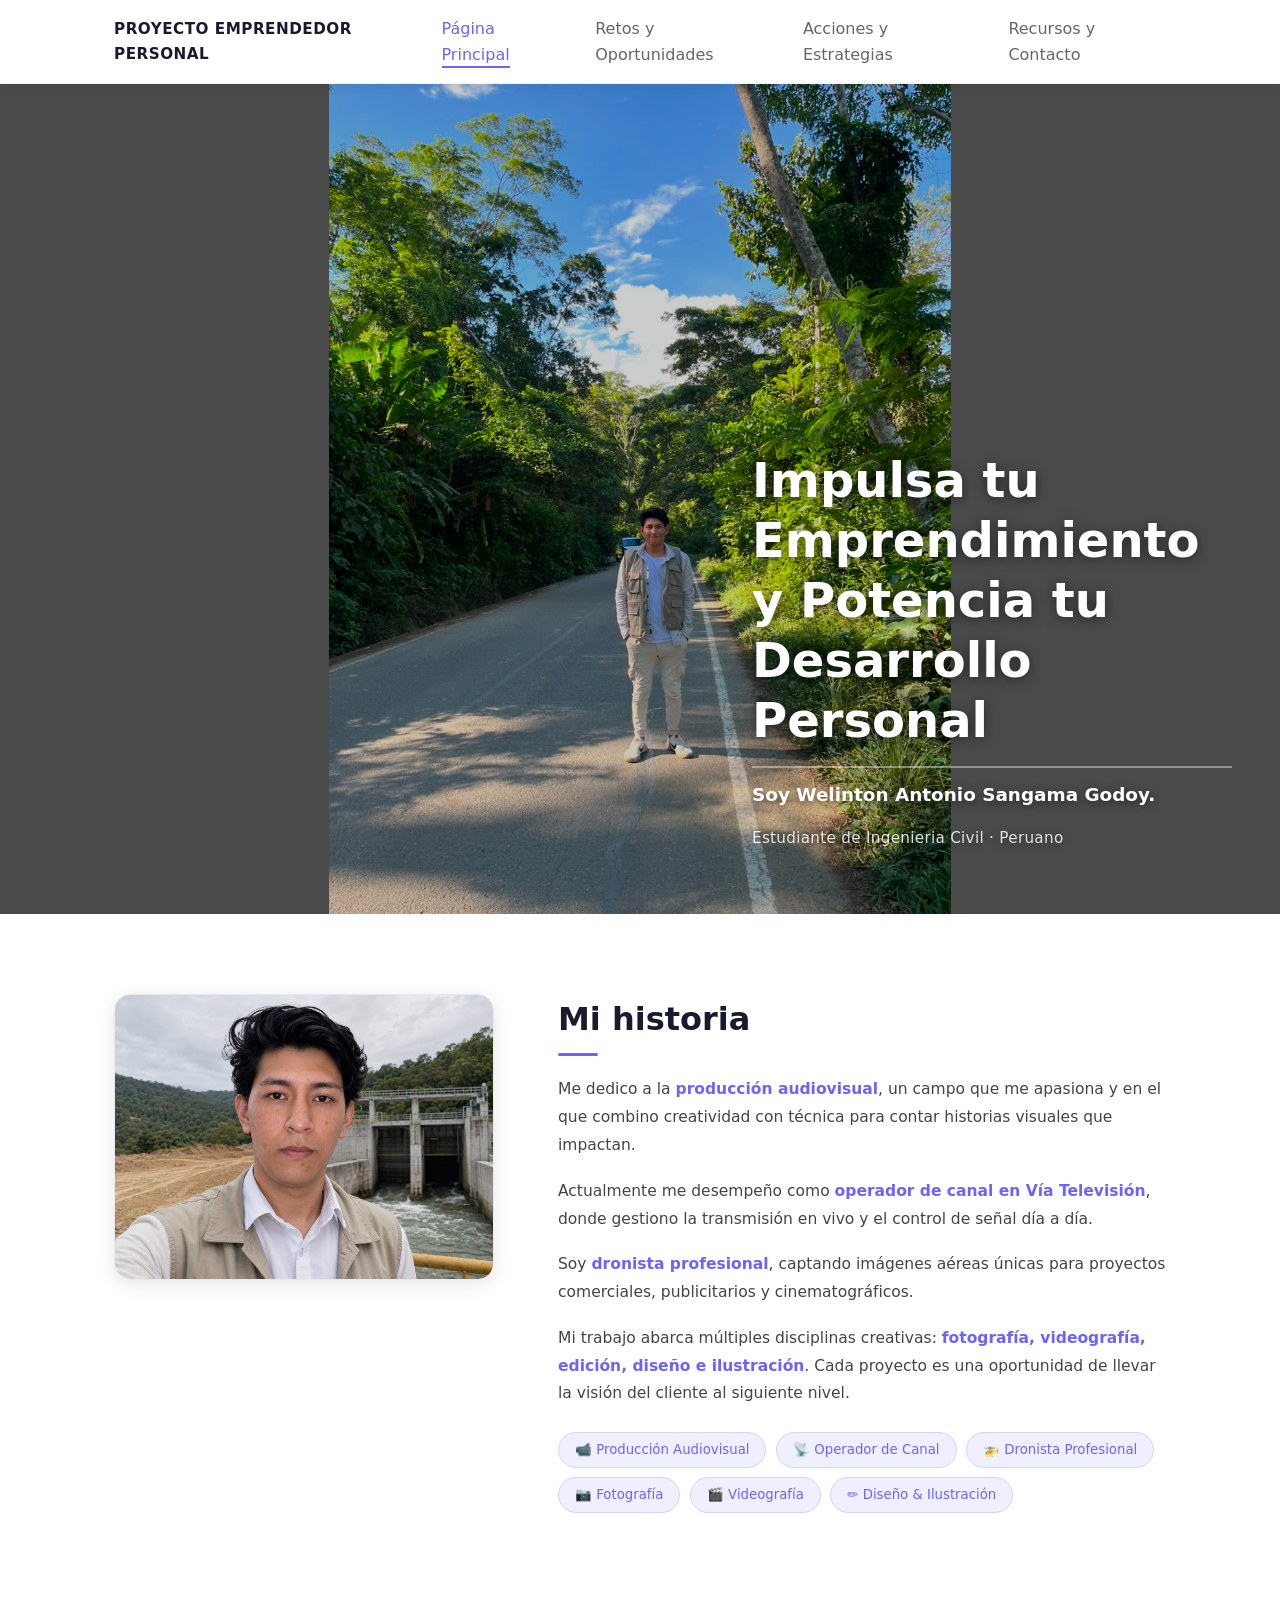
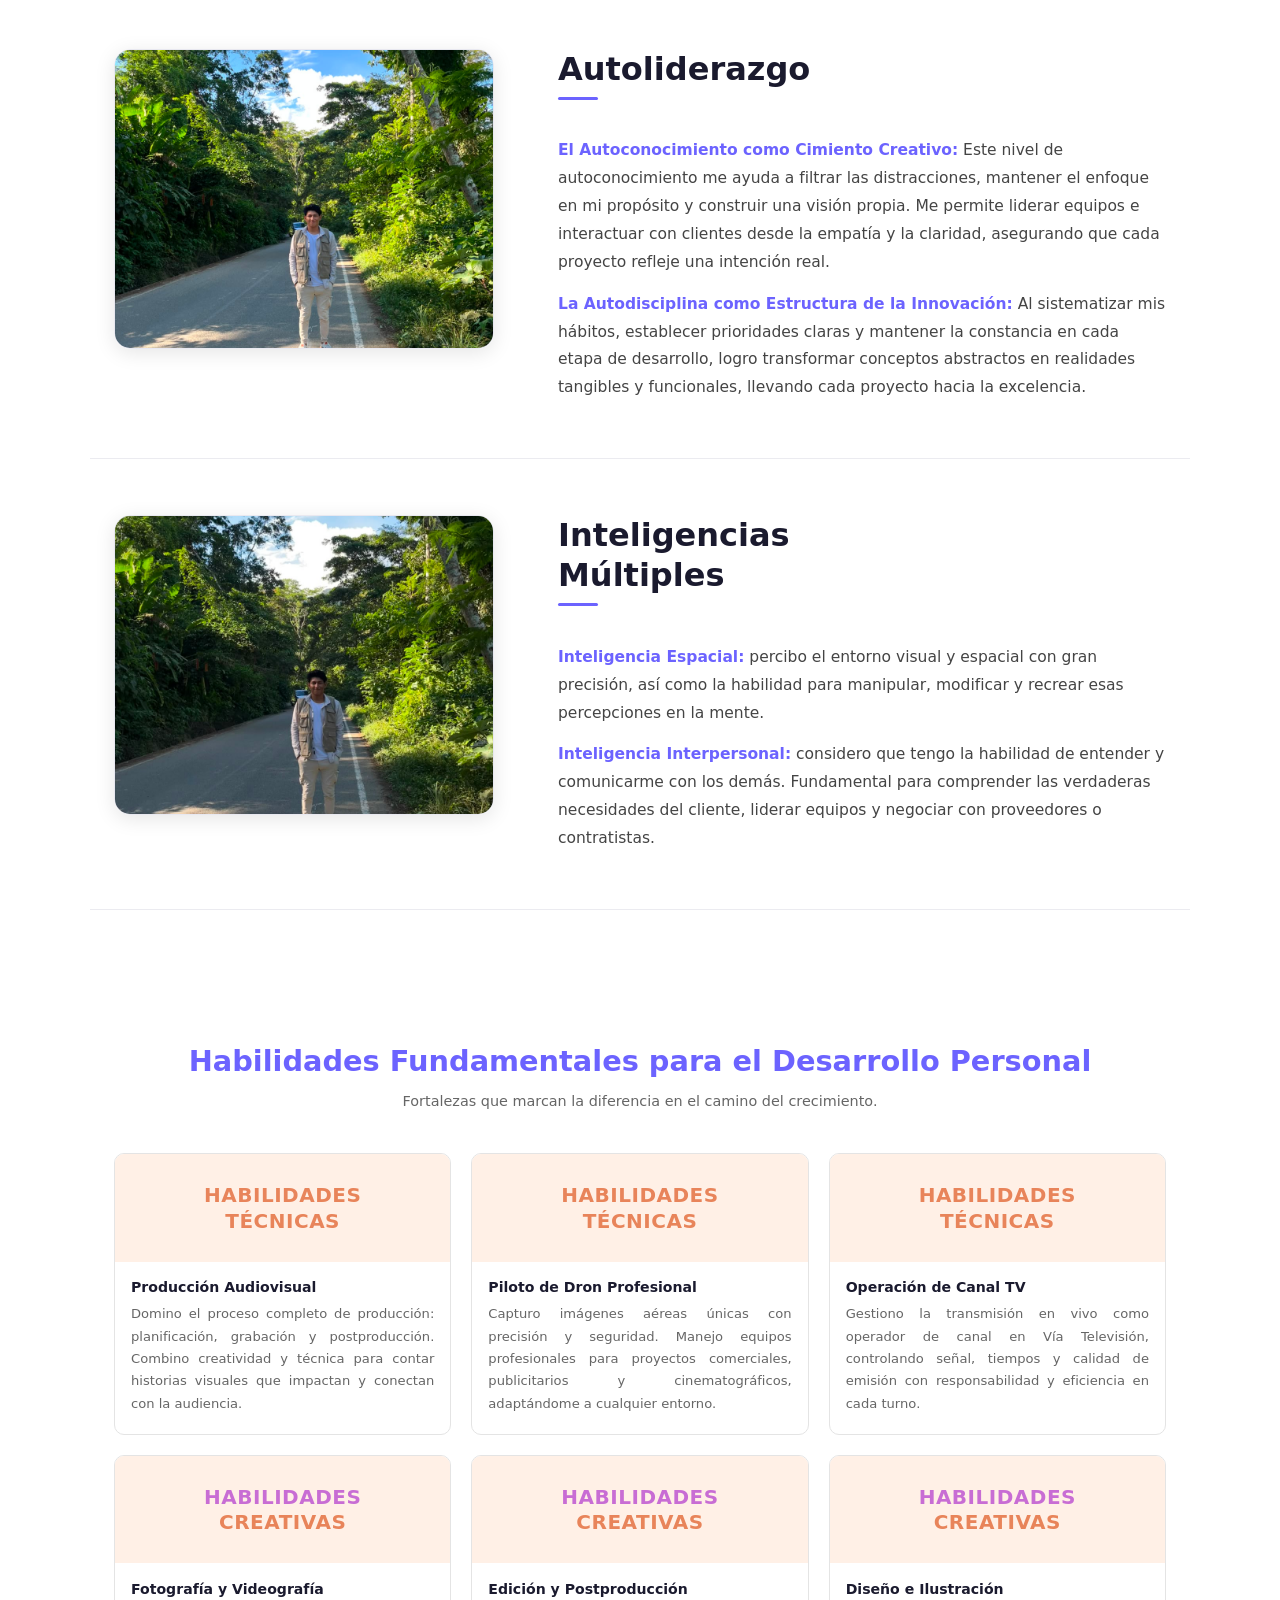
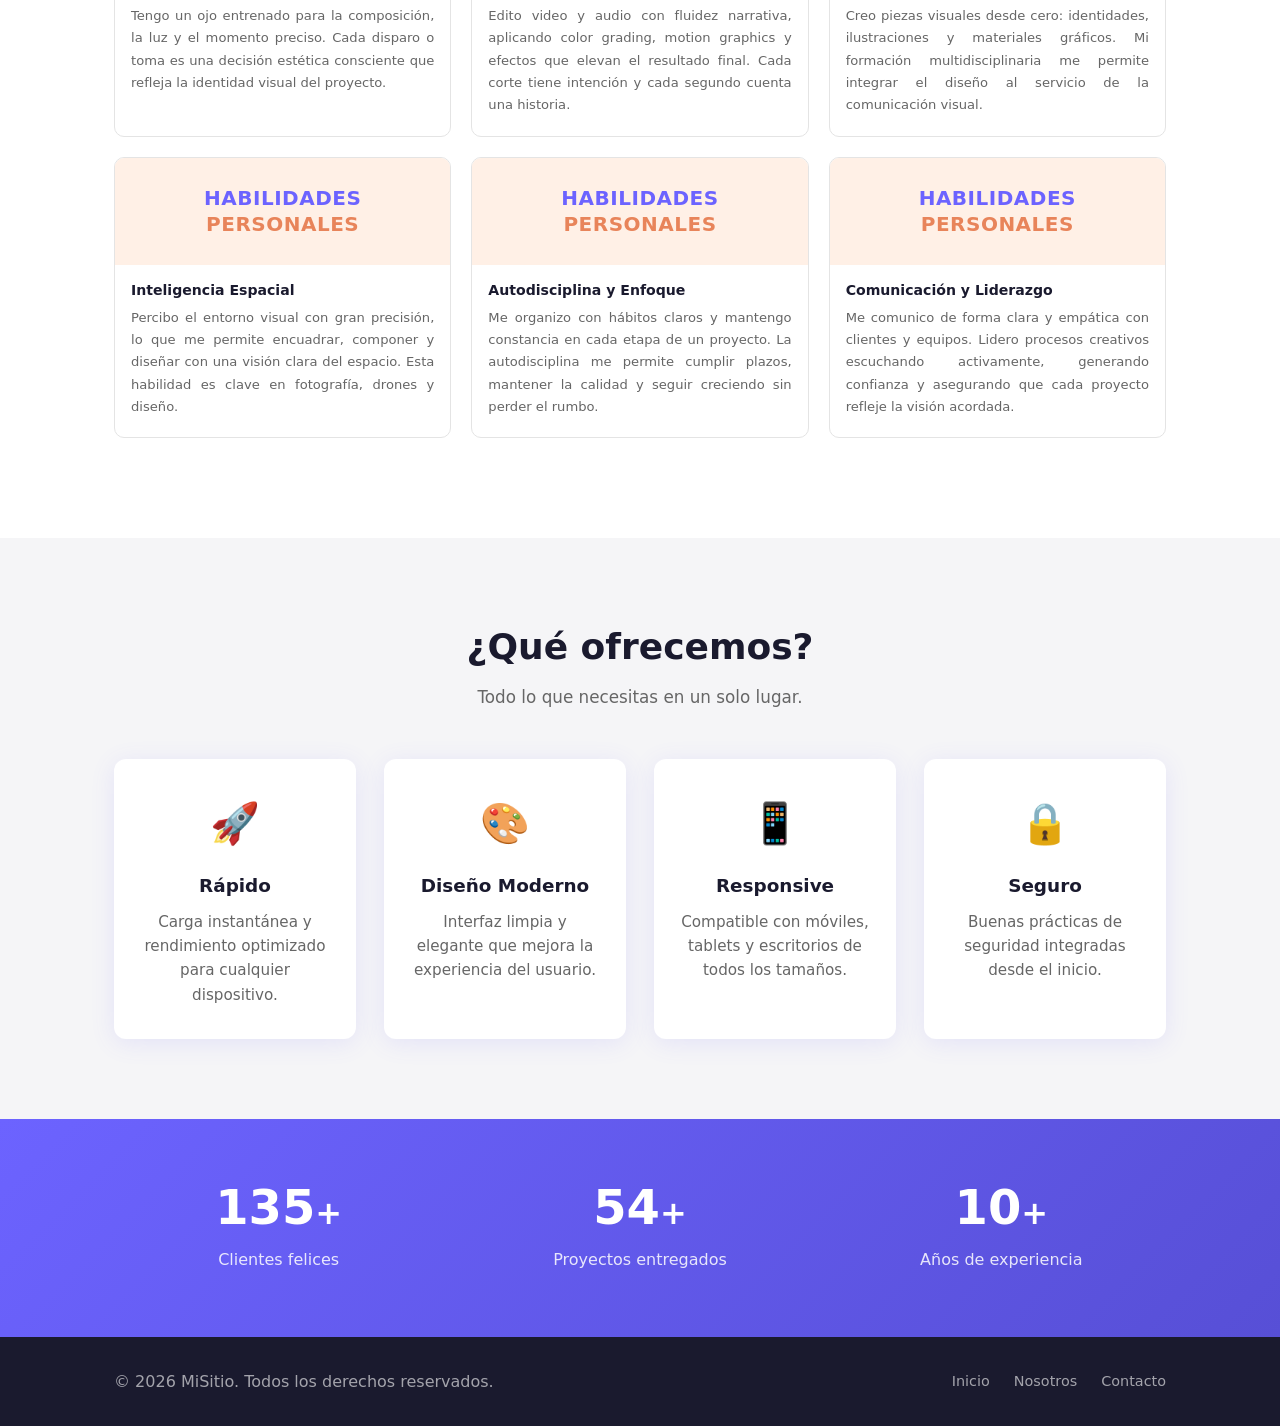
==== index.html @ d8d3a253 "primer commit" ====
<!DOCTYPE html>
<html lang="es">
<head>
  <meta charset="UTF-8" />
  <meta name="viewport" content="width=device-width, initial-scale=1.0" />
  <title>Mi Proyecto Web</title>
  <link rel="stylesheet" href="styles/main.css" />
</head>
<body>

  <!-- NAVBAR -->
  <header class="navbar">
    <div class="container nav-container">
      <a href="index.html" class="logo logo-text">PROYECTO EMPRENDEDOR PERSONAL</a>
      <nav>
        <ul class="nav-links">
          <li><a href="index.html" class="active">Página Principal</a></li>
          <li><a href="retos.html">Retos y Oportunidades</a></li>
          <li><a href="acciones.html">Acciones y Estrategias</a></li>
          <li><a href="recursos.html">Recursos y Contacto</a></li>
        </ul>
      </nav>
      <button class="menu-toggle" id="menuToggle" aria-label="Abrir menú">&#9776;</button>
    </div>
  </header>

  <!-- HERO -->
  <section class="hero hero-photo">
    <!-- Imagen de fondo de la persona -->
    <img src="images/vista2.jpeg" alt="Welinton Antonio Sangama Godoy" class="hero-bg-img" />

    <!-- Texto superpuesto -->
    <div class="hero-overlay-content">
      <h1 class="hero-main-title">
        Impulsa tu Emprendimiento y Potencia tu Desarrollo Personal
      </h1>
      <p class="hero-author-name">Soy Welinton Antonio Sangama Godoy.</p>
      <p class="hero-author-role">Estudiante de Ingenieria Civil · Peruano</p>
    </div>
  </section>

  <!-- BIOGRAFÍA -->
  <section class="bio-section">
    <div class="container">
      <div class="bio-grid">
        <div class="bio-image-wrap">
          <img src="images/vista.jpeg" alt="Welinton Antonio Sangama Godoy" class="bio-img" />
        </div>
        <div class="bio-text">
          <h2>Mi historia</h2>
          <p>
            Me dedico a la <strong>producción audiovisual</strong>, un campo que me apasiona
            y en el que combino creatividad con técnica para contar historias visuales
            que impactan.
          </p>
          <p>
            Actualmente me desempeño como <strong>operador de canal en Vía Televisión</strong>,
            donde gestiono la transmisión en vivo y el control de señal día a día.
          </p>
          <p>
            Soy <strong>dronista profesional</strong>, captando imágenes aéreas únicas
            para proyectos comerciales, publicitarios y cinematográficos.
          </p>
          <p>
            Mi trabajo abarca múltiples disciplinas creativas: <strong>fotografía, videografía,
            edición, diseño e ilustración</strong>. Cada proyecto es una oportunidad de
            llevar la visión del cliente al siguiente nivel.
          </p>
          <div class="bio-tags">
            <span>📹 Producción Audiovisual</span>
            <span>📡 Operador de Canal</span>
            <span>🚁 Dronista Profesional</span>
            <span>📷 Fotografía</span>
            <span>🎬 Videografía</span>
            <span>✏️ Diseño & Ilustración</span>
          </div>
        </div>
      </div>
    </div>
  </section>

  <!-- AUTOLIDERAZGO & INTELIGENCIAS -->
  <section class="doble-section" id="estrategias">

    <!-- BLOQUE 1: Autoliderazgo -->
    <div class="doble-bloque">
      <div class="doble-imagen">
        <img src="images/vista2.jpeg" alt="Autoliderazgo" />
      </div>
      <div class="doble-texto">
        <h2>Autoliderazgo</h2>
        <p>
          <strong>El Autoconocimiento como Cimiento Creativo:</strong> Este nivel de autoconocimiento
          me ayuda a filtrar las distracciones, mantener el enfoque en mi propósito y construir
          una visión propia. Me permite liderar equipos e interactuar con clientes desde la
          empatía y la claridad, asegurando que cada proyecto refleje una intención real.
        </p>
        <p>
          <strong>La Autodisciplina como Estructura de la Innovación:</strong> Al sistematizar
          mis hábitos, establecer prioridades claras y mantener la constancia en cada etapa
          de desarrollo, logro transformar conceptos abstractos en realidades tangibles y
          funcionales, llevando cada proyecto hacia la excelencia.
        </p>
      </div>
    </div>

    <!-- BLOQUE 2: Inteligencias Múltiples -->
    <div class="doble-bloque doble-bloque--alt">
      <div class="doble-imagen">
        <img src="images/vista3.jpeg" alt="Inteligencias Múltiples" />
      </div>
      <div class="doble-texto">
        <h2>Inteligencias<br/>Múltiples</h2>
        <p>
          <strong>Inteligencia Espacial:</strong> percibo el entorno visual y espacial con
          gran precisión, así como la habilidad para manipular, modificar y recrear esas
          percepciones en la mente.
        </p>
        <p>
          <strong>Inteligencia Interpersonal:</strong> considero que tengo la habilidad de
          entender y comunicarme con los demás. Fundamental para comprender las verdaderas
          necesidades del cliente, liderar equipos y negociar con proveedores o contratistas.
        </p>
      </div>
    </div>

  </section>

  <!-- HABILIDADES -->
  <section class="habilidades-section">
    <div class="container">
      <h2 class="habilidades-titulo">Habilidades Fundamentales para el Desarrollo Personal</h2>
      <p class="habilidades-subtitulo">Fortalezas que marcan la diferencia en el camino del crecimiento.</p>

      <!-- FILA 1: HABILIDADES TÉCNICAS -->
      <div class="hab-grid">

        <div class="hab-card">
          <div class="hab-banner hab-banner--tecnica">
            <span>HABILIDADES</span>
            <span>TÉCNICAS</span>
          </div>
          <h4>Producción Audiovisual</h4>
          <p>Domino el proceso completo de producción: planificación, grabación y postproducción. Combino creatividad y técnica para contar historias visuales que impactan y conectan con la audiencia.</p>
        </div>

        <div class="hab-card">
          <div class="hab-banner hab-banner--tecnica">
            <span>HABILIDADES</span>
            <span>TÉCNICAS</span>
          </div>
          <h4>Piloto de Dron Profesional</h4>
          <p>Capturo imágenes aéreas únicas con precisión y seguridad. Manejo equipos profesionales para proyectos comerciales, publicitarios y cinematográficos, adaptándome a cualquier entorno.</p>
        </div>

        <div class="hab-card">
          <div class="hab-banner hab-banner--tecnica">
            <span>HABILIDADES</span>
            <span>TÉCNICAS</span>
          </div>
          <h4>Operación de Canal TV</h4>
          <p>Gestiono la transmisión en vivo como operador de canal en Vía Televisión, controlando señal, tiempos y calidad de emisión con responsabilidad y eficiencia en cada turno.</p>
        </div>

      </div>

      <!-- FILA 2: HABILIDADES CREATIVAS -->
      <div class="hab-grid">

        <div class="hab-card">
          <div class="hab-banner hab-banner--creativa">
            <span>HABILIDADES</span>
            <span>CREATIVAS</span>
          </div>
          <h4>Fotografía y Videografía</h4>
          <p>Tengo un ojo entrenado para la composición, la luz y el momento preciso. Cada disparo o toma es una decisión estética consciente que refleja la identidad visual del proyecto.</p>
        </div>

        <div class="hab-card">
          <div class="hab-banner hab-banner--creativa">
            <span>HABILIDADES</span>
            <span>CREATIVAS</span>
          </div>
          <h4>Edición y Postproducción</h4>
          <p>Edito video y audio con fluidez narrativa, aplicando color grading, motion graphics y efectos que elevan el resultado final. Cada corte tiene intención y cada segundo cuenta una historia.</p>
        </div>

        <div class="hab-card">
          <div class="hab-banner hab-banner--creativa">
            <span>HABILIDADES</span>
            <span>CREATIVAS</span>
          </div>
          <h4>Diseño e Ilustración</h4>
          <p>Creo piezas visuales desde cero: identidades, ilustraciones y materiales gráficos. Mi formación multidisciplinaria me permite integrar el diseño al servicio de la comunicación visual.</p>
        </div>

      </div>

      <!-- FILA 3: HABILIDADES PERSONALES -->
      <div class="hab-grid">

        <div class="hab-card">
          <div class="hab-banner hab-banner--personal">
            <span>HABILIDADES</span>
            <span>PERSONALES</span>
          </div>
          <h4>Inteligencia Espacial</h4>
          <p>Percibo el entorno visual con gran precisión, lo que me permite encuadrar, componer y diseñar con una visión clara del espacio. Esta habilidad es clave en fotografía, drones y diseño.</p>
        </div>

        <div class="hab-card">
          <div class="hab-banner hab-banner--personal">
            <span>HABILIDADES</span>
            <span>PERSONALES</span>
          </div>
          <h4>Autodisciplina y Enfoque</h4>
          <p>Me organizo con hábitos claros y mantengo constancia en cada etapa de un proyecto. La autodisciplina me permite cumplir plazos, mantener la calidad y seguir creciendo sin perder el rumbo.</p>
        </div>

        <div class="hab-card">
          <div class="hab-banner hab-banner--personal">
            <span>HABILIDADES</span>
            <span>PERSONALES</span>
          </div>
          <h4>Comunicación y Liderazgo</h4>
          <p>Me comunico de forma clara y empática con clientes y equipos. Lidero procesos creativos escuchando activamente, generando confianza y asegurando que cada proyecto refleje la visión acordada.</p>
        </div>

      </div>
    </div>
  </section>

  <!-- FEATURES -->
  <section class="features" id="features">
    <div class="container">
      <h2 class="section-title">¿Qué ofrecemos?</h2>
      <p class="section-subtitle">Todo lo que necesitas en un solo lugar.</p>
      <div class="cards-grid">
        <article class="card">
          <div class="card-icon">🚀</div>
          <h3>Rápido</h3>
          <p>Carga instantánea y rendimiento optimizado para cualquier dispositivo.</p>
        </article>
        <article class="card">
          <div class="card-icon">🎨</div>
          <h3>Diseño Moderno</h3>
          <p>Interfaz limpia y elegante que mejora la experiencia del usuario.</p>
        </article>
        <article class="card">
          <div class="card-icon">📱</div>
          <h3>Responsive</h3>
          <p>Compatible con móviles, tablets y escritorios de todos los tamaños.</p>
        </article>
        <article class="card">
          <div class="card-icon">🔒</div>
          <h3>Seguro</h3>
          <p>Buenas prácticas de seguridad integradas desde el inicio.</p>
        </article>
      </div>
    </div>
  </section>

  <!-- STATS -->
  <section class="stats">
    <div class="container stats-grid">
      <div class="stat-item">
        <span class="stat-number" data-target="500">0</span><span>+</span>
        <p>Clientes felices</p>
      </div>
      <div class="stat-item">
        <span class="stat-number" data-target="120">0</span><span>+</span>
        <p>Proyectos entregados</p>
      </div>
      <div class="stat-item">
        <span class="stat-number" data-target="10">0</span><span>+</span>
        <p>Años de experiencia</p>
      </div>
    </div>
  </section>

  <!-- FOOTER -->
  <footer class="footer">
    <div class="container">
      <p>&copy; 2026 MiSitio. Todos los derechos reservados.</p>
      <nav class="footer-nav" aria-label="Navegación del pie de página">
        <a href="index.html">Inicio</a>
        <a href="about.html">Nosotros</a>
        <a href="contact.html">Contacto</a>
      </nav>
    </div>
  </footer>

  <script src="scripts/main.js"></script>
</body>
</html>
---- styles/main.css ----
/* ===== RESET & BASE ===== */
*, *::before, *::after {
  box-sizing: border-box;
  margin: 0;
  padding: 0;
}

:root {
  --primary: #6c63ff;
  --primary-dark: #574fd6;
  --secondary: #ff6584;
  --dark: #1a1a2e;
  --dark-2: #16213e;
  --light: #f5f5f7;
  --text: #333;
  --text-muted: #666;
  --white: #ffffff;
  --radius: 12px;
  --shadow: 0 4px 24px rgba(108, 99, 255, 0.12);
  --transition: 0.3s ease;
  --font: 'Segoe UI', system-ui, -apple-system, sans-serif;
}

html {
  scroll-behavior: smooth;
}

body {
  font-family: var(--font);
  color: var(--text);
  background: var(--white);
  line-height: 1.6;
}

a {
  text-decoration: none;
  color: inherit;
}

ul {
  list-style: none;
}

img {
  max-width: 100%;
  display: block;
}

.container {
  max-width: 1100px;
  margin: 0 auto;
  padding: 0 1.5rem;
}

/* ===== NAVBAR ===== */
.navbar {
  position: sticky;
  top: 0;
  z-index: 100;
  background: rgba(255, 255, 255, 0.92);
  backdrop-filter: blur(10px);
  border-bottom: 1px solid rgba(108, 99, 255, 0.1);
  padding: 1rem 0;
  box-shadow: 0 2px 12px rgba(0,0,0,0.06);
}

.nav-container {
  display: flex;
  align-items: center;
  justify-content: space-between;
}

.logo {
  font-size: 1.5rem;
  font-weight: 700;
  color: var(--primary);
  letter-spacing: -0.5px;
}

.nav-links {
  display: flex;
  gap: 2rem;
}

.nav-links a {
  font-weight: 500;
  color: var(--text-muted);
  transition: color var(--transition);
  position: relative;
  padding-bottom: 4px;
}

.nav-links a::after {
  content: '';
  position: absolute;
  bottom: 0;
  left: 0;
  width: 0;
  height: 2px;
  background: var(--primary);
  transition: width var(--transition);
}

.nav-links a:hover,
.nav-links a.active {
  color: var(--primary);
}

.nav-links a:hover::after,
.nav-links a.active::after {
  width: 100%;
}

.menu-toggle {
  display: none;
  background: none;
  border: none;
  font-size: 1.5rem;
  cursor: pointer;
  color: var(--primary);
}

/* ===== BUTTONS ===== */
.btn {
  display: inline-block;
  padding: 0.75rem 1.75rem;
  border-radius: 50px;
  font-weight: 600;
  font-size: 0.95rem;
  cursor: pointer;
  transition: all var(--transition);
}

.btn-primary {
  background: var(--primary);
  color: var(--white);
  box-shadow: 0 4px 15px rgba(108, 99, 255, 0.35);
}

.btn-primary:hover {
  background: var(--primary-dark);
  transform: translateY(-2px);
  box-shadow: 0 6px 20px rgba(108, 99, 255, 0.45);
}

.btn-outline {
  border: 2px solid var(--primary);
  color: var(--primary);
  background: transparent;
}

.btn-outline:hover {
  background: var(--primary);
  color: var(--white);
  transform: translateY(-2px);
}

/* ===== HERO ===== */
.hero {
  min-height: calc(100vh - 70px);
  background: linear-gradient(135deg, var(--dark) 0%, var(--dark-2) 100%);
  display: flex;
  align-items: center;
  justify-content: center;
  position: relative;
  overflow: hidden;
  padding: 4rem 1.5rem;
}

.hero-content {
  max-width: 620px;
  text-align: center;
  z-index: 1;
}

.hero-content h1 {
  font-size: clamp(2rem, 5vw, 3.5rem);
  font-weight: 800;
  color: var(--white);
  line-height: 1.2;
  margin-bottom: 1.25rem;
}

.hero-content h1 span {
  color: var(--primary);
}

.hero-content p {
  font-size: 1.1rem;
  color: rgba(255,255,255,0.75);
  margin-bottom: 2rem;
}

.hero-buttons {
  display: flex;
  gap: 1rem;
  justify-content: center;
  flex-wrap: wrap;
}

/* Círculos decorativos */
.hero-graphic {
  position: absolute;
  inset: 0;
  pointer-events: none;
}

.circle {
  position: absolute;
  border-radius: 50%;
  opacity: 0.15;
}

.c1 {
  width: 400px;
  height: 400px;
  background: var(--primary);
  top: -100px;
  right: -100px;
}

.c2 {
  width: 250px;
  height: 250px;
  background: var(--secondary);
  bottom: -80px;
  left: -60px;
}

.c3 {
  width: 150px;
  height: 150px;
  background: var(--primary);
  bottom: 100px;
  right: 200px;
}

/* ===== HERO CON FOTO (estilo captura) ===== */
.hero.hero-photo {
  background: #4a4a4a;
  padding: 0;
  min-height: calc(100vh - 70px);
  position: relative;
  display: flex;
  align-items: flex-end;
  justify-content: flex-end;
  overflow: hidden;
}

/* Imagen que se ve completa (sin recorte) */
.hero-bg-img {
  position: absolute;
  inset: 0;
  width: 100%;
  height: 100%;
  object-fit: contain;
  object-position: center center;
  z-index: 0;
  filter: brightness(0.8);
}

/* Contenido superpuesto sobre la imagen */
.hero-overlay-content {
  position: relative;
  z-index: 1;
  width: 100%;
  max-width: 560px;
  padding: 3rem 3rem 4rem 2rem;
  display: flex;
  flex-direction: column;
  justify-content: flex-end;
  gap: 1rem;
}

.hero-main-title {
  font-size: clamp(1.8rem, 4vw, 3rem);
  font-weight: 700;
  color: var(--white);
  line-height: 1.25;
  text-shadow: 0 2px 12px rgba(0,0,0,0.5);
}

.hero-author-name {
  font-size: 1.15rem;
  font-weight: 700;
  color: var(--white);
  text-shadow: 0 2px 8px rgba(0,0,0,0.5);
  border-top: 2px solid rgba(255,255,255,0.4);
  padding-top: 0.75rem;
}

.hero-author-role {
  font-size: 0.95rem;
  font-weight: 500;
  color: rgba(255,255,255,0.85);
  text-shadow: 0 2px 8px rgba(0,0,0,0.4);
  letter-spacing: 0.3px;
}

/* Navbar ajustado para el nuevo estilo */
.logo-text {
  font-size: 0.95rem;
  font-weight: 700;
  letter-spacing: 0.5px;
  text-transform: uppercase;
  color: var(--dark);
}

@media (max-width: 768px) {
  .hero.hero-photo {
    align-items: flex-end;
    justify-content: center;
  }

  .hero-bg-img {
    object-fit: contain;
    object-position: center top;
  }

  .hero-overlay-content {
    padding: 2rem 1.5rem;
    max-width: 100%;
    text-align: center;
  }

  .hero-main-title {
    font-size: clamp(1.4rem, 5vw, 2rem);
  }
}

/* ===== BIOGRAFÍA ===== */
.bio-section {
  padding: 5rem 0;
  background: var(--white);
}

.bio-grid {
  display: grid;
  grid-template-columns: 380px 1fr;
  gap: 4rem;
  align-items: flex-start;
}

.bio-image-wrap {
  border-radius: 16px;
  overflow: hidden;
  box-shadow: 0 4px 20px rgba(0,0,0,0.10);
  border: 1px solid #e8e8f0;
}

.bio-img {
  width: 100%;
  height: 100%;
  object-fit: cover;
  display: block;
  transition: transform 0.4s ease;
}

.bio-image-wrap:hover .bio-img {
  transform: scale(1.03);
}

.bio-text h2 {
  font-size: 2rem;
  font-weight: 800;
  color: var(--dark);
  margin-bottom: 0.5rem;
}

.bio-text h2 + * {
  margin-top: 0;
}

/* Línea morada decorativa bajo el título */
.bio-text h2::after {
  content: '';
  display: block;
  width: 40px;
  height: 3px;
  background: var(--primary);
  border-radius: 2px;
  margin-top: 0.5rem;
  margin-bottom: 1.25rem;
}

.bio-text p {
  color: #444;
  line-height: 1.8;
  margin-bottom: 1.1rem;
  font-size: 0.97rem;
}

/* strong en color morado como en la captura */
.bio-text p strong {
  color: var(--primary);
  font-weight: 700;
}

.bio-tags {
  display: flex;
  flex-wrap: wrap;
  gap: 0.6rem;
  margin-top: 1.5rem;
}

.bio-tags span {
  background: #f0efff;
  color: var(--primary);
  border: 1px solid #d4d1ff;
  border-radius: 50px;
  padding: 0.38rem 1rem;
  font-size: 0.83rem;
  font-weight: 500;
  display: flex;
  align-items: center;
  gap: 0.4rem;
}

@media (max-width: 900px) {
  .bio-grid {
    grid-template-columns: 1fr;
    gap: 2rem;
  }

  .bio-image-wrap {
    max-width: 400px;
  }
}

/* ===== DOBLE SECCIÓN (Autoliderazgo / Inteligencias) ===== */
.doble-section {
  background: var(--white);
  padding: 0 0 3rem 0;
}

.doble-bloque {
  display: grid;
  grid-template-columns: 380px 1fr;
  gap: 4rem;
  align-items: flex-start;
  padding: 3.5rem 0;
  border-bottom: 1px solid #ebebf0;
  max-width: 1100px;
  margin: 0 auto;
  padding-left: 1.5rem;
  padding-right: 1.5rem;
}

.doble-bloque .doble-imagen {
  width: 380px;
  height: 300px;
  border-radius: 16px;
  overflow: hidden;
  box-shadow: 0 4px 20px rgba(0,0,0,0.10);
  border: 1px solid #e8e8f0;
  flex-shrink: 0;
}

.doble-bloque .doble-imagen img {
  width: 100%;
  height: 100%;
  object-fit: cover;
  display: block;
  transition: transform 0.4s ease;
}

.doble-bloque .doble-imagen:hover img {
  transform: scale(1.03);
}

.doble-bloque .doble-texto {
  display: flex;
  flex-direction: column;
  justify-content: flex-start;
  gap: 0.85rem;
}

.doble-texto h2 {
  font-size: 2rem;
  font-weight: 800;
  color: var(--dark);
  margin-bottom: 0.5rem;
  line-height: 1.25;
}

.doble-texto h2::after {
  content: '';
  display: block;
  width: 40px;
  height: 3px;
  background: var(--primary);
  border-radius: 2px;
  margin-top: 0.5rem;
  margin-bottom: 1rem;
}

.doble-texto p {
  color: #444;
  font-size: 0.97rem;
  line-height: 1.8;
  text-align: left;
}

.doble-texto p strong {
  color: var(--primary);
  font-weight: 700;
}

@media (max-width: 900px) {
  .doble-bloque {
    grid-template-columns: 1fr;
    gap: 2rem;
  }

  .doble-bloque .doble-imagen {
    width: 100%;
    max-width: 400px;
    height: 260px;
  }
}

/* ===== HABILIDADES ===== */
.habilidades-section {
  padding: 5rem 0;
  background: var(--white);
}

.habilidades-titulo {
  text-align: center;
  font-size: clamp(1.3rem, 2.5vw, 1.8rem);
  font-weight: 700;
  color: var(--primary);
  margin-bottom: 0.4rem;
}

.habilidades-subtitulo {
  text-align: center;
  color: var(--text-muted);
  font-size: 0.9rem;
  margin-bottom: 2.5rem;
}

.hab-grid {
  display: grid;
  grid-template-columns: repeat(3, 1fr);
  gap: 1.25rem;
  margin-bottom: 1.25rem;
}

.hab-card {
  border: 1px solid #e4e4e4;
  border-radius: 10px;
  overflow: hidden;
  background: var(--white);
  display: flex;
  flex-direction: column;
}

/* Banner de color superior */
.hab-banner {
  padding: 1.8rem 1rem;
  display: flex;
  flex-direction: column;
  align-items: center;
  justify-content: center;
  gap: 0.1rem;
}

.hab-banner span {
  font-size: 1.25rem;
  font-weight: 900;
  letter-spacing: 0.5px;
  line-height: 1.2;
  text-align: center;
}

/* Colores por categoría */
.hab-banner--tecnica {
  background: #fff0e6;
}
.hab-banner--tecnica span {
  color: #e8845a;
}

.hab-banner--creativa {
  background: #fff0e6;
}
.hab-banner--creativa span {
  color: #c86dd4;
}
.hab-banner--creativa span:last-child {
  color: #e8845a;
}

.hab-banner--personal {
  background: #fff0e6;
}
.hab-banner--personal span {
  color: #6c63ff;
}
.hab-banner--personal span:last-child {
  color: #e8845a;
}

/* Texto de la tarjeta */
.hab-card h4 {
  font-size: 0.88rem;
  font-weight: 700;
  color: var(--dark);
  padding: 0.9rem 1rem 0.3rem;
}

.hab-card p {
  font-size: 0.82rem;
  color: var(--text-muted);
  line-height: 1.7;
  padding: 0 1rem 1.2rem;
  text-align: justify;
}

@media (max-width: 768px) {
  .hab-grid {
    grid-template-columns: 1fr;
  }
}

/* ===== FEATURES ===== */
.features {
  padding: 5rem 0;
  background: var(--light);
}

.section-title {
  text-align: center;
  font-size: clamp(1.5rem, 3vw, 2.25rem);
  font-weight: 700;
  color: var(--dark);
  margin-bottom: 0.5rem;
}

.section-subtitle {
  text-align: center;
  color: var(--text-muted);
  margin-bottom: 3rem;
  font-size: 1.05rem;
}

.cards-grid {
  display: grid;
  grid-template-columns: repeat(auto-fit, minmax(220px, 1fr));
  gap: 1.75rem;
}

.card {
  background: var(--white);
  border-radius: var(--radius);
  padding: 2rem 1.5rem;
  box-shadow: var(--shadow);
  text-align: center;
  transition: transform var(--transition), box-shadow var(--transition);
}

.card:hover {
  transform: translateY(-6px);
  box-shadow: 0 8px 32px rgba(108, 99, 255, 0.18);
}

.card-icon {
  font-size: 2.5rem;
  margin-bottom: 1rem;
}

.card h3 {
  font-size: 1.15rem;
  font-weight: 700;
  margin-bottom: 0.6rem;
  color: var(--dark);
}

.card p {
  color: var(--text-muted);
  font-size: 0.95rem;
}

/* ===== STATS ===== */
.stats {
  background: linear-gradient(135deg, var(--primary) 0%, var(--primary-dark) 100%);
  padding: 4rem 0;
}

.stats-grid {
  display: grid;
  grid-template-columns: repeat(auto-fit, minmax(180px, 1fr));
  gap: 2rem;
  text-align: center;
}

.stat-item {
  color: var(--white);
}

.stat-number {
  font-size: 3rem;
  font-weight: 800;
  line-height: 1;
}

.stat-item span:not(.stat-number) {
  font-size: 2rem;
  font-weight: 800;
}

.stat-item p {
  margin-top: 0.5rem;
  opacity: 0.85;
  font-size: 1rem;
}

/* ===== NAVEGACIÓN ENTRE PÁGINAS ===== */
.nav-pages {
  padding: 2.5rem 0;
  background: var(--light);
  border-top: 1px solid #e8e8f0;
}

.nav-pages-grid {
  display: flex;
  justify-content: space-between;
  align-items: center;
  gap: 1rem;
  flex-wrap: wrap;
}

.nav-page-btn {
  display: inline-flex;
  align-items: center;
  gap: 0.5rem;
  padding: 0.75rem 1.5rem;
  border-radius: 50px;
  font-weight: 600;
  font-size: 0.95rem;
  transition: all var(--transition);
  border: 2px solid var(--primary);
  color: var(--primary);
}

.nav-page-btn:hover {
  background: var(--primary);
  color: var(--white);
  transform: translateY(-2px);
}

.nav-page-btn--prev:hover {
  transform: translateX(-3px);
}

.nav-page-btn--next:hover {
  transform: translateX(3px);
}

/* ===== ESTRATEGIAS (acciones.html) ===== */
.acciones-section {
  padding: 5rem 0;
  background: var(--white);
}

.estrategia-grid {
  display: grid;
  grid-template-columns: repeat(auto-fit, minmax(300px, 1fr));
  gap: 1.75rem;
}

.estrategia-card {
  border: 1px solid #e8e8f0;
  border-radius: var(--radius);
  padding: 2rem;
  display: flex;
  gap: 1.25rem;
  transition: box-shadow var(--transition), transform var(--transition);
}

.estrategia-card:hover {
  box-shadow: var(--shadow);
  transform: translateY(-4px);
}

.estrategia-numero {
  font-size: 2.5rem;
  font-weight: 900;
  color: rgba(108,99,255,0.15);
  line-height: 1;
  flex-shrink: 0;
  min-width: 48px;
}

.estrategia-contenido h3 {
  font-size: 1rem;
  font-weight: 700;
  color: var(--dark);
  margin-bottom: 0.6rem;
}

.estrategia-contenido p {
  font-size: 0.9rem;
  color: var(--text-muted);
  line-height: 1.7;
  margin-bottom: 0.9rem;
}

.estrategia-pasos {
  list-style: none;
  display: flex;
  flex-direction: column;
  gap: 0.35rem;
}

.estrategia-pasos li {
  font-size: 0.85rem;
  color: var(--primary);
  padding-left: 1.1rem;
  position: relative;
}

.estrategia-pasos li::before {
  content: '→';
  position: absolute;
  left: 0;
  color: var(--primary);
}

/* ===== RETOS HERO ===== */
.retos-hero {
  position: relative;
  min-height: 220px;
  background: linear-gradient(rgba(80,50,20,0.55), rgba(80,50,20,0.65)),
              url('images/vista4.jpeg') center center / cover no-repeat;
  display: flex;
  flex-direction: column;
  align-items: center;
  justify-content: center;
  text-align: center;
  padding: 3rem 1.5rem 2rem;
}

.retos-hero-overlay {
  z-index: 1;
  max-width: 760px;
}

.retos-hero-sub {
  font-size: 0.95rem;
  color: rgba(255,255,255,0.85);
  margin-bottom: 0.75rem;
  font-style: italic;
}

.retos-hero-title {
  font-size: clamp(1.4rem, 3vw, 2.1rem);
  font-weight: 700;
  color: #f5d78e;
  line-height: 1.3;
}

.retos-hero-arrow {
  margin-top: 1.25rem;
  font-size: 1.2rem;
  color: rgba(255,255,255,0.6);
  z-index: 1;
}

/* ===== FODA ===== */
.foda-section {
  padding: 4rem 0 5rem;
  position: relative;
  background: var(--white);
}

/* Imagen de fondo semitransparente */
.foda-section::before {
  content: '';
  position: absolute;
  inset: 0;
  background: url('../images/paisajeatardecer.jpg') center center / cover no-repeat;
  opacity: 0.25;
  z-index: 0;
  pointer-events: none;
}

/* Asegura que el contenido quede encima */
.foda-section .container {
  position: relative;
  z-index: 1;
}

.foda-titulo {
  text-align: center;
  font-size: clamp(1.4rem, 2.5vw, 2rem);
  font-weight: 700;
  color: var(--dark);
  margin-bottom: 0.4rem;
  font-family: Georgia, serif;
  position: relative;
  z-index: 1;
}

.foda-subtitulo {
  text-align: center;
  color: var(--text-muted);
  font-size: 0.9rem;
  margin-bottom: 2.5rem;
  position: relative;
  z-index: 1;
}

.foda-grid {
  display: grid;
  grid-template-columns: 1fr 1fr;
  gap: 1.25rem;
}

.foda-card {
  border: 1px solid #ddd;
  border-radius: 6px;
  padding: 1.4rem 1.5rem 1.5rem;
  background: rgba(255, 255, 255, 0.92);
  backdrop-filter: blur(2px);
}

.foda-card-titulo {
  font-size: 0.95rem;
  font-weight: 700;
  margin-bottom: 0.75rem;
  text-decoration: underline;
  text-underline-offset: 3px;
}

/* Colores de título igual a la captura */
.foda-verde  { color: #7a9a3a; }
.foda-rojo   { color: #c0392b; }
.foda-azul   { color: #2471a3; }
.foda-naranja{ color: #d35400; }

.foda-card ul {
  list-style: none;
  display: flex;
  flex-direction: column;
  gap: 0.35rem;
}

.foda-card ul li {
  font-size: 0.88rem;
  color: #444;
  line-height: 1.55;
  padding-left: 1rem;
  position: relative;
}

.foda-card ul li::before {
  content: '*';
  position: absolute;
  left: 0;
  color: #888;
}

@media (max-width: 640px) {
  .foda-grid {
    grid-template-columns: 1fr;
  }
}

/* ===== RETOS (retos.html) ===== */
.retos-section {
  padding: 5rem 0;
  background: var(--white);
}

/* ===== RECURSOS (recursos.html) ===== */
.recursos-section {
  padding: 5rem 0;
  background: var(--light);
}

.recursos-grid {
  display: grid;
  grid-template-columns: repeat(auto-fit, minmax(200px, 1fr));
  gap: 1.5rem;
  margin-bottom: 0;
}

.recurso-grupo {
  background: var(--white);
  border-radius: var(--radius);
  padding: 1.75rem 1.5rem;
  box-shadow: var(--shadow);
}

.recurso-grupo h3 {
  font-size: 1rem;
  font-weight: 700;
  color: var(--dark);
  margin-bottom: 1rem;
  padding-bottom: 0.5rem;
  border-bottom: 2px solid rgba(108,99,255,0.15);
}

.recurso-lista {
  list-style: none;
  display: flex;
  flex-direction: column;
  gap: 0.5rem;
}

.recurso-lista li {
  font-size: 0.9rem;
  color: var(--text-muted);
  padding-left: 1rem;
  position: relative;
}

.recurso-lista li::before {
  content: '•';
  position: absolute;
  left: 0;
  color: var(--primary);
  font-weight: 700;
}

/* ===== RESPONSIVE NUEVAS PÁGINAS ===== */
@media (max-width: 768px) {
  .nav-pages-grid {
    flex-direction: column;
    align-items: stretch;
    text-align: center;
  }

  .estrategia-card {
    flex-direction: column;
    gap: 0.75rem;
  }

  .estrategia-numero {
    font-size: 1.8rem;
  }
}

/* ===== ABOUT PAGE ===== */
.page-hero {
  background: linear-gradient(135deg, var(--dark) 0%, var(--dark-2) 100%);
  padding: 5rem 1.5rem 4rem;
  text-align: center;
}

/* Hero con imagen de fondo personalizada */
.page-hero--acciones {
  background:
    linear-gradient(rgba(10,12,35,0.72), rgba(10,12,35,0.72)),
    url('images/vistanoche.png') center center / cover no-repeat;
}

.page-hero h1 {
  font-size: clamp(1.8rem, 4vw, 3rem);
  font-weight: 800;
  color: var(--white);
  margin-bottom: 1rem;
}

.page-hero p {
  color: rgba(255,255,255,0.75);
  font-size: 1.1rem;
  max-width: 600px;
  margin: 0 auto;
}

.about-section {
  padding: 5rem 0;
}

.about-grid {
  display: grid;
  grid-template-columns: 1fr 1fr;
  gap: 3rem;
  align-items: center;
}

.about-text h2 {
  font-size: 1.8rem;
  font-weight: 700;
  color: var(--dark);
  margin-bottom: 1rem;
}

.about-text p {
  color: var(--text-muted);
  margin-bottom: 1rem;
  line-height: 1.8;
}

.about-visual {
  background: linear-gradient(135deg, var(--primary), var(--secondary));
  border-radius: var(--radius);
  aspect-ratio: 4/3;
  display: flex;
  align-items: center;
  justify-content: center;
  font-size: 5rem;
}

.team-section {
  padding: 5rem 0;
  background: var(--light);
}

.team-grid {
  display: grid;
  grid-template-columns: repeat(auto-fit, minmax(200px, 1fr));
  gap: 1.75rem;
  margin-top: 2rem;
}

.team-card {
  background: var(--white);
  border-radius: var(--radius);
  padding: 2rem 1.5rem;
  text-align: center;
  box-shadow: var(--shadow);
  transition: transform var(--transition);
}

.team-card:hover {
  transform: translateY(-5px);
}

.team-avatar {
  width: 80px;
  height: 80px;
  border-radius: 50%;
  background: linear-gradient(135deg, var(--primary), var(--secondary));
  display: flex;
  align-items: center;
  justify-content: center;
  font-size: 2rem;
  margin: 0 auto 1rem;
}

.team-card h3 {
  font-weight: 700;
  margin-bottom: 0.25rem;
  color: var(--dark);
}

.team-card p {
  color: var(--primary);
  font-size: 0.9rem;
  font-weight: 500;
}

/* ===== CONTACT PAGE ===== */
.contact-section {
  padding: 5rem 0;
}

.contact-grid {
  display: grid;
  grid-template-columns: 1fr 1.4fr;
  gap: 3rem;
  align-items: start;
}

.contact-info h2 {
  font-size: 1.8rem;
  font-weight: 700;
  color: var(--dark);
  margin-bottom: 1rem;
}

.contact-info p {
  color: var(--text-muted);
  margin-bottom: 2rem;
  line-height: 1.8;
}

.info-item {
  display: flex;
  align-items: center;
  gap: 1rem;
  margin-bottom: 1.25rem;
  color: var(--text-muted);
}

.info-icon {
  width: 42px;
  height: 42px;
  background: rgba(108, 99, 255, 0.1);
  border-radius: 50%;
  display: flex;
  align-items: center;
  justify-content: center;
  font-size: 1.1rem;
  flex-shrink: 0;
}

/* Formulario */
.contact-form {
  background: var(--white);
  border-radius: var(--radius);
  padding: 2.5rem;
  box-shadow: var(--shadow);
}

.form-group {
  margin-bottom: 1.4rem;
}

.form-group label {
  display: block;
  font-weight: 600;
  margin-bottom: 0.5rem;
  color: var(--dark);
  font-size: 0.95rem;
}

.form-group input,
.form-group textarea,
.form-group select {
  width: 100%;
  padding: 0.75rem 1rem;
  border: 2px solid #e8e8f0;
  border-radius: 8px;
  font-family: var(--font);
  font-size: 0.95rem;
  color: var(--text);
  background: var(--light);
  transition: border-color var(--transition), box-shadow var(--transition);
  outline: none;
}

.form-group input:focus,
.form-group textarea:focus,
.form-group select:focus {
  border-color: var(--primary);
  box-shadow: 0 0 0 3px rgba(108, 99, 255, 0.12);
  background: var(--white);
}

.form-group textarea {
  resize: vertical;
  min-height: 130px;
}

.form-row {
  display: grid;
  grid-template-columns: 1fr 1fr;
  gap: 1rem;
}

.form-message {
  display: none;
  margin-top: 1rem;
  padding: 0.75rem 1rem;
  border-radius: 8px;
  font-weight: 500;
  font-size: 0.95rem;
}

.form-message.success {
  background: #d1fae5;
  color: #065f46;
  border: 1px solid #6ee7b7;
}

.form-message.error {
  background: #fee2e2;
  color: #991b1b;
  border: 1px solid #fca5a5;
}

/* ===== FOOTER ===== */
.footer {
  background: var(--dark);
  color: rgba(255,255,255,0.6);
  padding: 2rem 0;
}

.footer .container {
  display: flex;
  align-items: center;
  justify-content: space-between;
  flex-wrap: wrap;
  gap: 1rem;
}

.footer-nav {
  display: flex;
  gap: 1.5rem;
}

.footer-nav a {
  color: rgba(255,255,255,0.6);
  transition: color var(--transition);
  font-size: 0.9rem;
}

.footer-nav a:hover {
  color: var(--primary);
}

/* ===== RESPONSIVE ===== */
@media (max-width: 768px) {
  .nav-links {
    display: none;
    flex-direction: column;
    position: absolute;
    top: 70px;
    left: 0;
    right: 0;
    background: var(--white);
    padding: 1.5rem;
    box-shadow: 0 8px 24px rgba(0,0,0,0.1);
    gap: 1.2rem;
  }

  .nav-links.open {
    display: flex;
  }

  .menu-toggle {
    display: block;
  }

  .navbar {
    position: relative;
  }

  .about-grid,
  .contact-grid {
    grid-template-columns: 1fr;
  }

  .form-row {
    grid-template-columns: 1fr;
  }

  .footer .container {
    flex-direction: column;
    text-align: center;
  }

  .hero {
    min-height: auto;
    padding: 6rem 1.5rem 4rem;
  }
}

@media (max-width: 480px) {
  .hero-buttons {
    flex-direction: column;
    align-items: center;
  }

  .btn {
    width: 100%;
    text-align: center;
  }
}
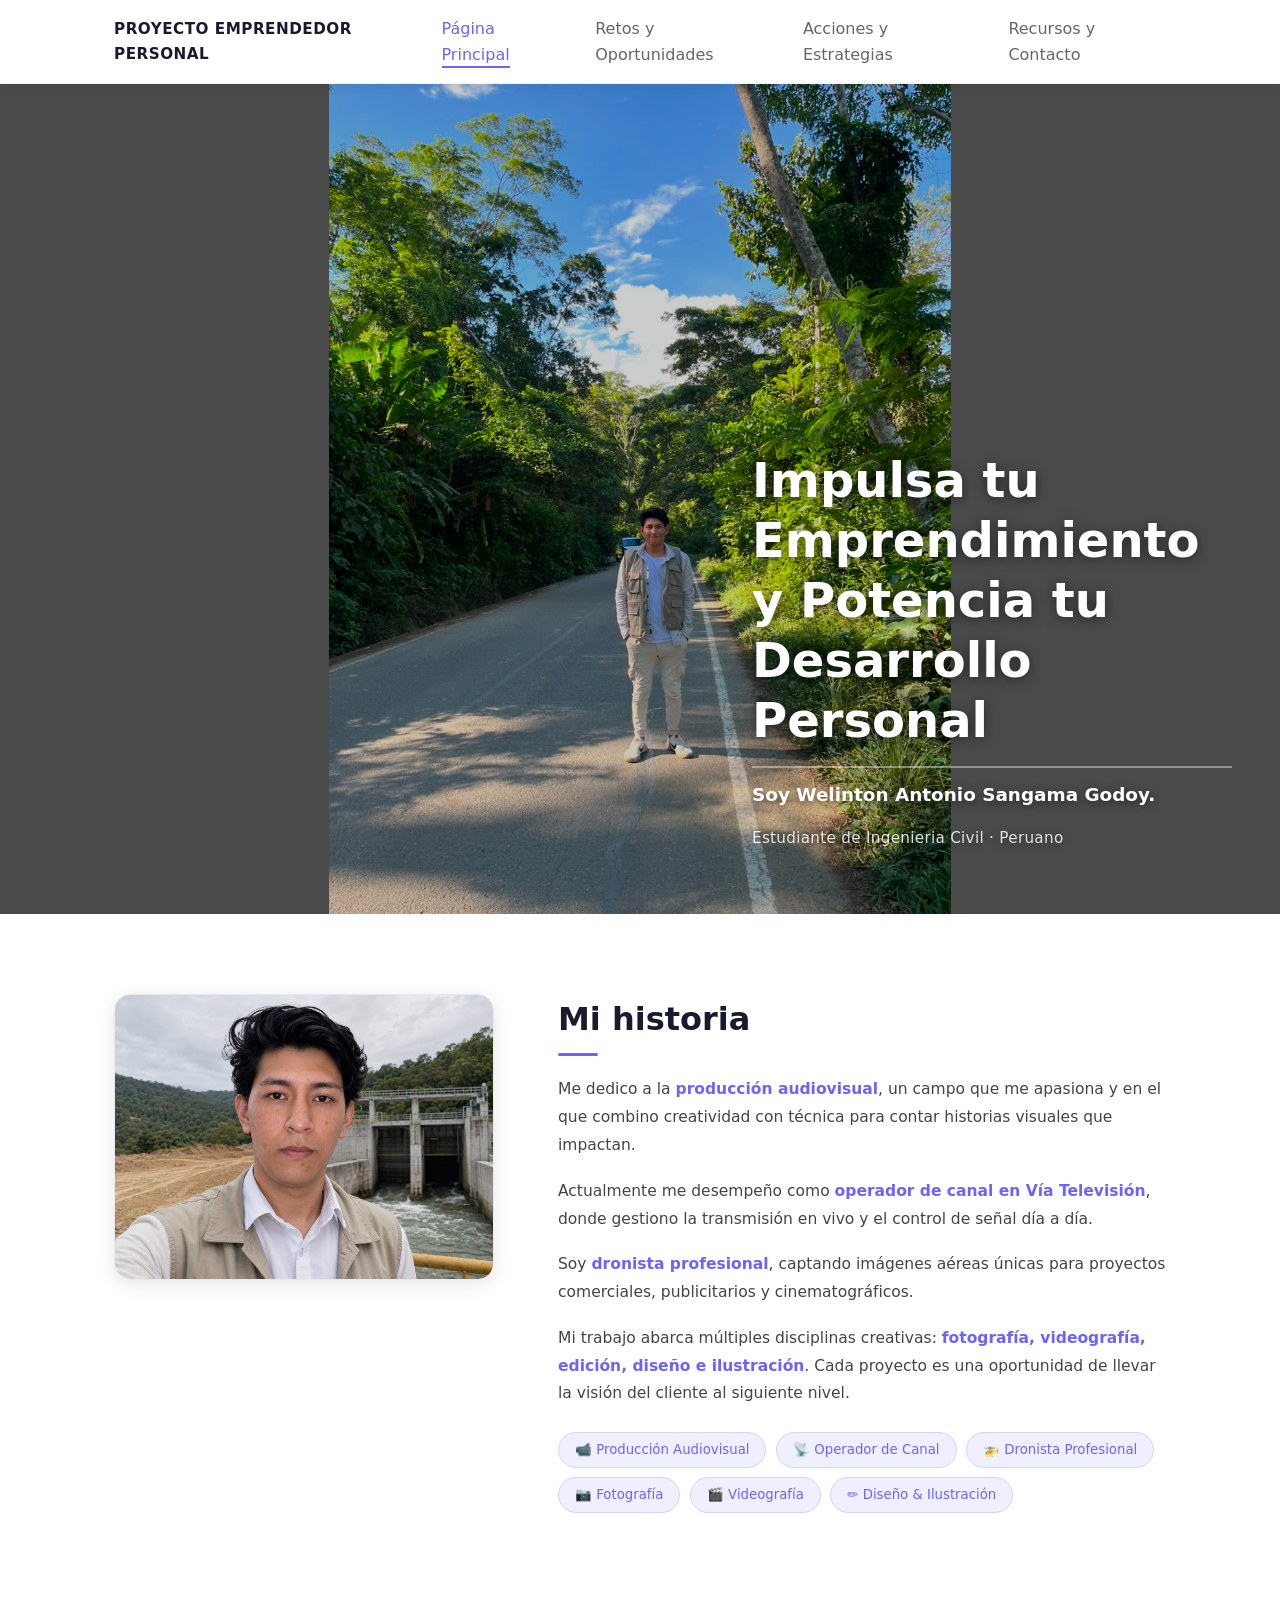
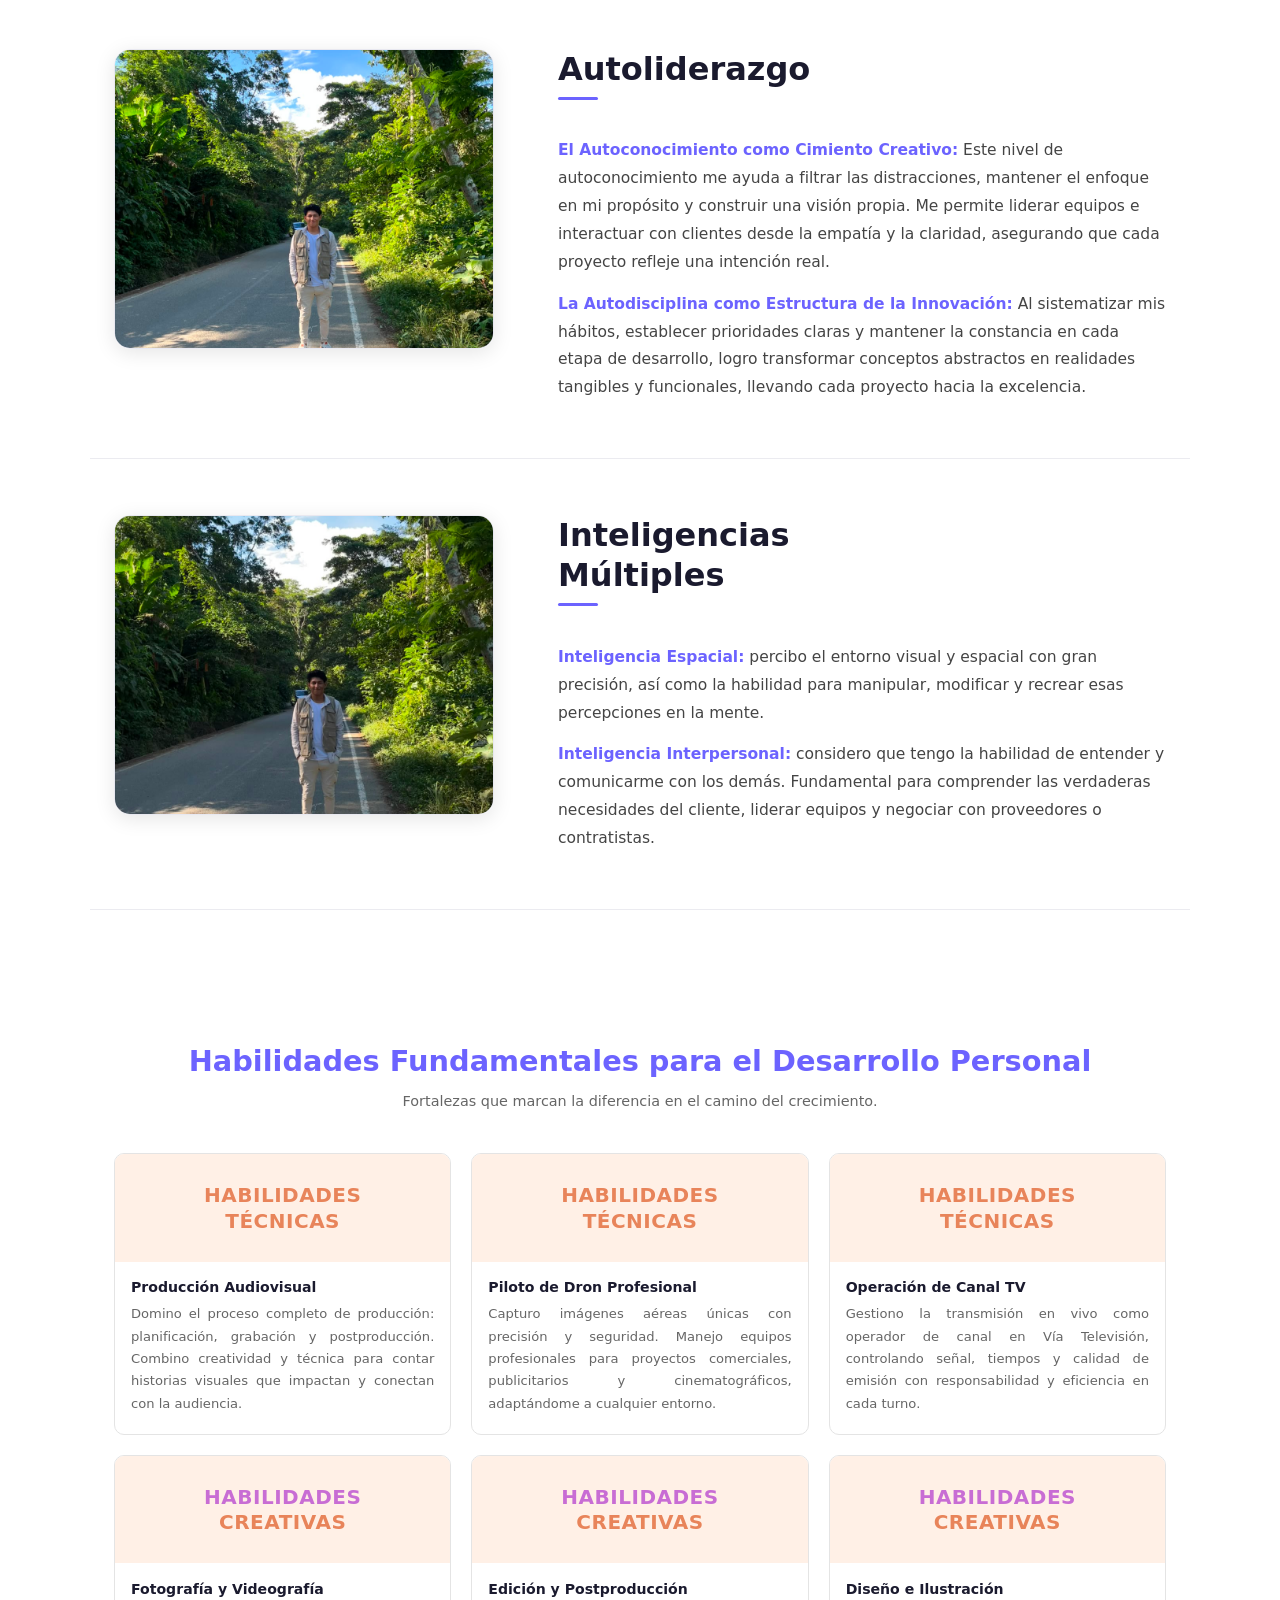
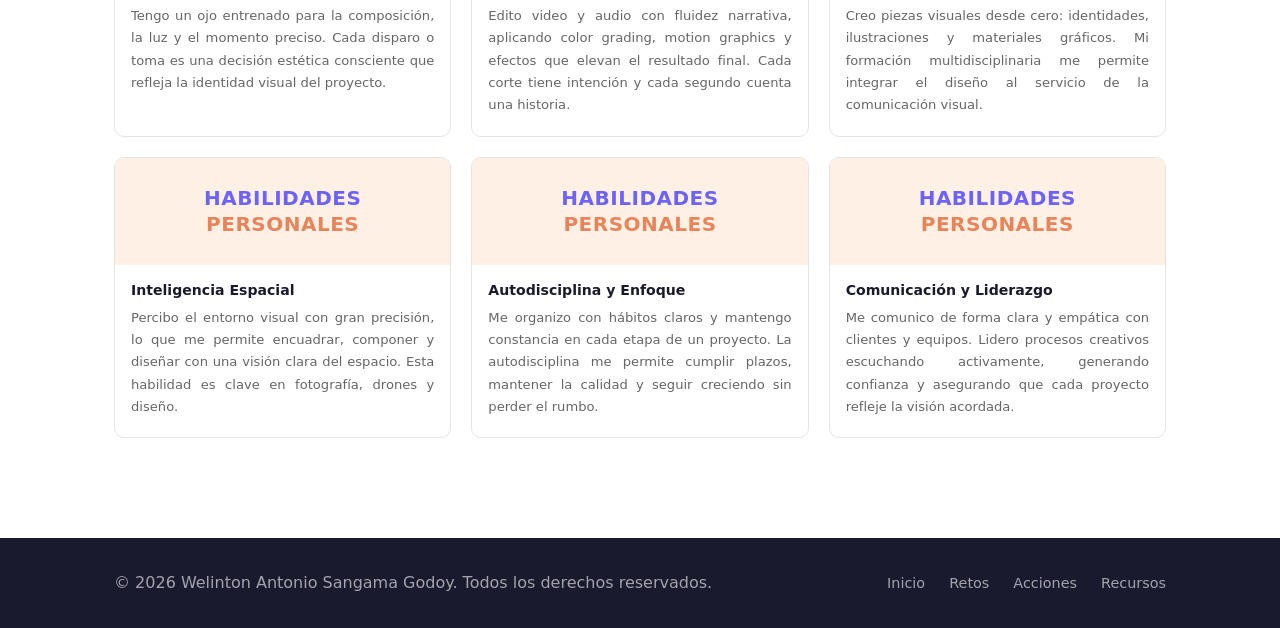
==== commit 1198b9b0: "dmejora1" ====
--- a/index.html
+++ b/index.html
@@ -230,62 +230,15 @@
     </div>
   </section>
 
-  <!-- FEATURES -->
-  <section class="features" id="features">
-    <div class="container">
-      <h2 class="section-title">¿Qué ofrecemos?</h2>
-      <p class="section-subtitle">Todo lo que necesitas en un solo lugar.</p>
-      <div class="cards-grid">
-        <article class="card">
-          <div class="card-icon">🚀</div>
-          <h3>Rápido</h3>
-          <p>Carga instantánea y rendimiento optimizado para cualquier dispositivo.</p>
-        </article>
-        <article class="card">
-          <div class="card-icon">🎨</div>
-          <h3>Diseño Moderno</h3>
-          <p>Interfaz limpia y elegante que mejora la experiencia del usuario.</p>
-        </article>
-        <article class="card">
-          <div class="card-icon">📱</div>
-          <h3>Responsive</h3>
-          <p>Compatible con móviles, tablets y escritorios de todos los tamaños.</p>
-        </article>
-        <article class="card">
-          <div class="card-icon">🔒</div>
-          <h3>Seguro</h3>
-          <p>Buenas prácticas de seguridad integradas desde el inicio.</p>
-        </article>
-      </div>
-    </div>
-  </section>
-
-  <!-- STATS -->
-  <section class="stats">
-    <div class="container stats-grid">
-      <div class="stat-item">
-        <span class="stat-number" data-target="500">0</span><span>+</span>
-        <p>Clientes felices</p>
-      </div>
-      <div class="stat-item">
-        <span class="stat-number" data-target="120">0</span><span>+</span>
-        <p>Proyectos entregados</p>
-      </div>
-      <div class="stat-item">
-        <span class="stat-number" data-target="10">0</span><span>+</span>
-        <p>Años de experiencia</p>
-      </div>
-    </div>
-  </section>
-
   <!-- FOOTER -->
   <footer class="footer">
     <div class="container">
-      <p>&copy; 2026 MiSitio. Todos los derechos reservados.</p>
+      <p>&copy; 2026 Welinton Antonio Sangama Godoy. Todos los derechos reservados.</p>
       <nav class="footer-nav" aria-label="Navegación del pie de página">
         <a href="index.html">Inicio</a>
-        <a href="about.html">Nosotros</a>
-        <a href="contact.html">Contacto</a>
+        <a href="retos.html">Retos</a>
+        <a href="acciones.html">Acciones</a>
+        <a href="recursos.html">Recursos</a>
       </nav>
     </div>
   </footer>
--- a/styles/main.css
+++ b/styles/main.css
@@ -716,6 +716,144 @@
   font-size: 1rem;
 }
 
+/* ===== CAUSAS Y CONSECUENCIAS ===== */
+.causas-section {
+  padding: 3rem 0 5rem;
+  background: var(--white);
+}
+
+.causas-bloque {
+  display: grid;
+  grid-template-columns: 1fr 1fr;
+  gap: 3.5rem;
+  align-items: flex-start;
+  padding: 3rem 0;
+  border-bottom: 1px solid #ebebf0;
+}
+
+.causas-bloque:last-child {
+  border-bottom: none;
+}
+
+.causas-imagen {
+  border-radius: var(--radius);
+  overflow: hidden;
+  box-shadow: 0 4px 20px rgba(0,0,0,0.1);
+}
+
+.causas-imagen img {
+  width: 100%;
+  height: 100%;
+  object-fit: cover;
+  display: block;
+  transition: transform 0.4s ease;
+}
+
+.causas-imagen:hover img {
+  transform: scale(1.02);
+}
+
+.causas-texto h2 {
+  font-size: clamp(1.2rem, 2vw, 1.55rem);
+  font-weight: 700;
+  color: #c0392b;
+  margin-bottom: 1rem;
+  line-height: 1.3;
+  font-family: Georgia, serif;
+}
+
+.causas-num {
+  display: block;
+  font-size: 0.9rem;
+  color: #c0392b;
+  font-weight: 700;
+  margin-bottom: 0.15rem;
+}
+
+.causas-titulo--verde {
+  color: #27ae60 !important;
+}
+
+.causas-texto p {
+  font-size: 0.88rem;
+  color: #555;
+  line-height: 1.75;
+  margin-bottom: 0.75rem;
+  text-align: justify;
+}
+
+.causas-texto p strong {
+  color: #333;
+  font-weight: 700;
+}
+
+@media (max-width: 768px) {
+  .causas-bloque {
+    grid-template-columns: 1fr;
+    gap: 1.5rem;
+  }
+}
+
+/* ===== HABILIDAD A CORREGIR ===== */
+.hab-corregir-section {
+  padding: 5rem 0;
+  background: var(--white);
+  border-top: 1px solid #ebebf0;
+}
+
+.hab-corregir-grid {
+  display: grid;
+  grid-template-columns: 1fr 1fr;
+  gap: 4rem;
+  align-items: center;
+}
+
+.hab-corregir-imagen {
+  border-radius: var(--radius);
+  overflow: hidden;
+  box-shadow: 0 4px 20px rgba(0,0,0,0.1);
+}
+
+.hab-corregir-imagen img {
+  width: 100%;
+  height: 100%;
+  object-fit: cover;
+  display: block;
+  transition: transform 0.4s ease;
+}
+
+.hab-corregir-imagen:hover img {
+  transform: scale(1.03);
+}
+
+.hab-corregir-texto h2 {
+  font-size: clamp(1.5rem, 2.5vw, 2rem);
+  font-weight: 700;
+  color: #c0392b;
+  margin-bottom: 1.25rem;
+  font-family: Georgia, serif;
+}
+
+.hab-corregir-texto p {
+  color: #555;
+  font-size: 0.97rem;
+  line-height: 1.85;
+  margin-bottom: 1rem;
+  text-align: center;
+}
+
+.hab-corregir-texto p strong {
+  color: var(--dark);
+  font-weight: 700;
+}
+
+@media (max-width: 768px) {
+  .hab-corregir-grid {
+    grid-template-columns: 1fr;
+    gap: 2rem;
+  }
+}
+
 /* ===== NAVEGACIÓN ENTRE PÁGINAS ===== */
 .nav-pages {
   padding: 2.5rem 0;
@@ -756,6 +894,115 @@
 
 .nav-page-btn--next:hover {
   transform: translateX(3px);
+}
+
+/* ===== ACCIONES HERO ===== */
+.acciones-hero {
+  position: relative;
+  min-height: 200px;
+  background:
+    linear-gradient(rgba(10,10,30,0.45), rgba(10,10,30,0.45)),
+    url('images/nocheestrellada.jpg') center center / cover no-repeat;
+  display: flex;
+  flex-direction: column;
+  align-items: center;
+  justify-content: center;
+  text-align: center;
+  padding: 3rem 1.5rem 2rem;
+}
+
+.acciones-hero-content h1 {
+  font-size: clamp(1.6rem, 3vw, 2.4rem);
+  font-weight: 700;
+  color: var(--white);
+  margin-bottom: 0.5rem;
+}
+
+.acciones-hero-content p {
+  font-size: 1rem;
+  color: rgba(255,255,255,0.82);
+  font-style: italic;
+}
+
+.acciones-hero-arrow {
+  margin-top: 1.25rem;
+  font-size: 1.2rem;
+  color: rgba(255,255,255,0.55);
+}
+
+/* ===== ACCIONES MAIN ===== */
+.acciones-main {
+  padding: 4rem 0 5rem;
+  position: relative;
+  background: var(--white);
+}
+
+.acciones-meta-titulo {
+  text-align: center;
+  font-size: clamp(1.5rem, 2.5vw, 2rem);
+  font-weight: 700;
+  color: #c0392b;
+  margin-bottom: 1rem;
+  font-family: Georgia, serif;
+}
+
+.acciones-meta-desc {
+  text-align: center;
+  max-width: 820px;
+  margin: 0 auto 3rem;
+  color: #444;
+  font-size: 0.97rem;
+  line-height: 1.8;
+}
+
+.acciones-grid {
+  display: grid;
+  grid-template-columns: 1fr 1fr;
+  gap: 1.5rem;
+}
+
+.acciones-card {
+  border: 1px solid #e0e0e0;
+  border-radius: 8px;
+  padding: 1.6rem 1.75rem;
+  background: var(--white);
+}
+
+.acciones-card h3 {
+  font-size: 0.95rem;
+  font-weight: 700;
+  margin-bottom: 1rem;
+  text-decoration: underline;
+  text-underline-offset: 3px;
+}
+
+.acciones-card--naranja h3 { color: #e07b2a; }
+.acciones-card--azul    h3 { color: #2471a3; }
+.acciones-card--verde   h3 { color: #27ae60; }
+.acciones-card--morado  h3 { color: #8e44ad; }
+
+.acciones-card ol {
+  padding-left: 1.2rem;
+  display: flex;
+  flex-direction: column;
+  gap: 0.6rem;
+}
+
+.acciones-card ol li {
+  font-size: 0.88rem;
+  color: #444;
+  line-height: 1.65;
+}
+
+.acciones-card--naranja ol li { color: #c0392b; }
+.acciones-card--azul    ol li { color: #2471a3; }
+.acciones-card--verde   ol li { color: #27ae60; }
+.acciones-card--morado  ol li { color: #8e44ad; }
+
+@media (max-width: 640px) {
+  .acciones-grid {
+    grid-template-columns: 1fr;
+  }
 }
 
 /* ===== ESTRATEGIAS (acciones.html) ===== */
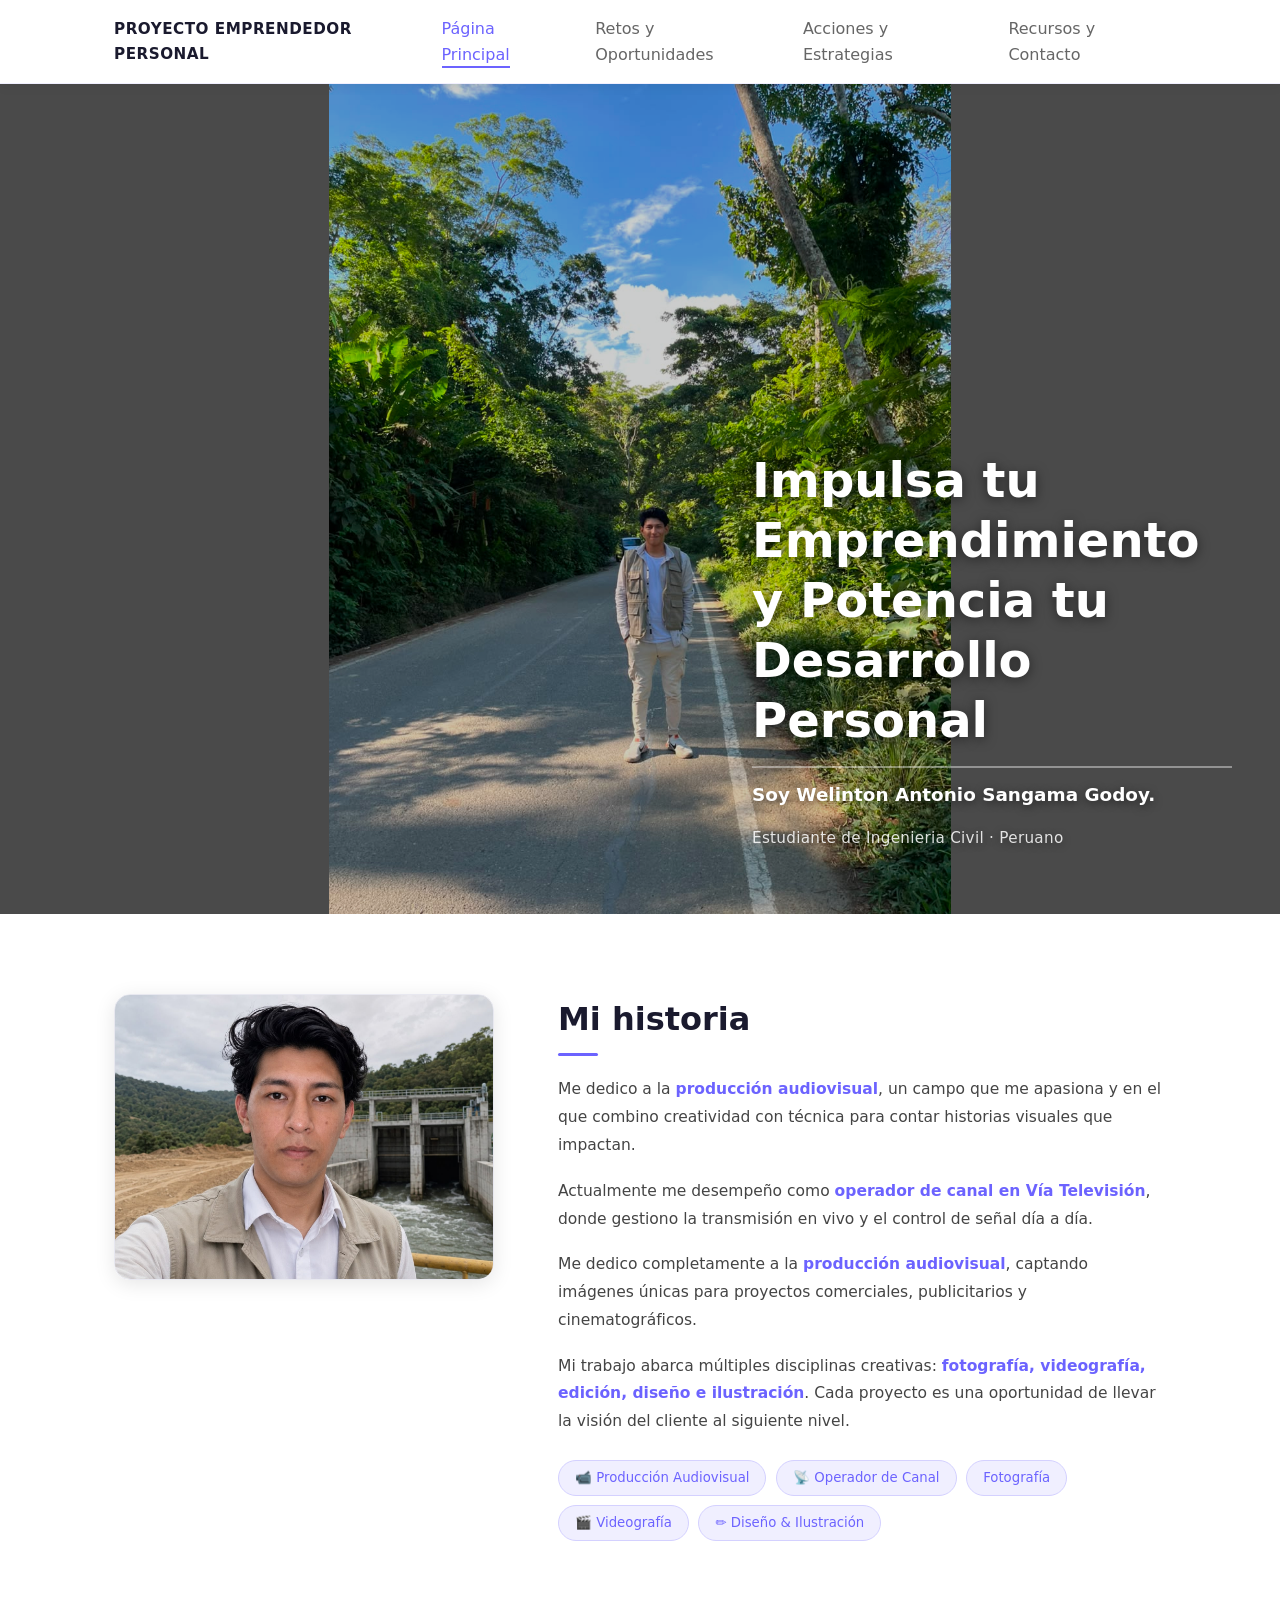
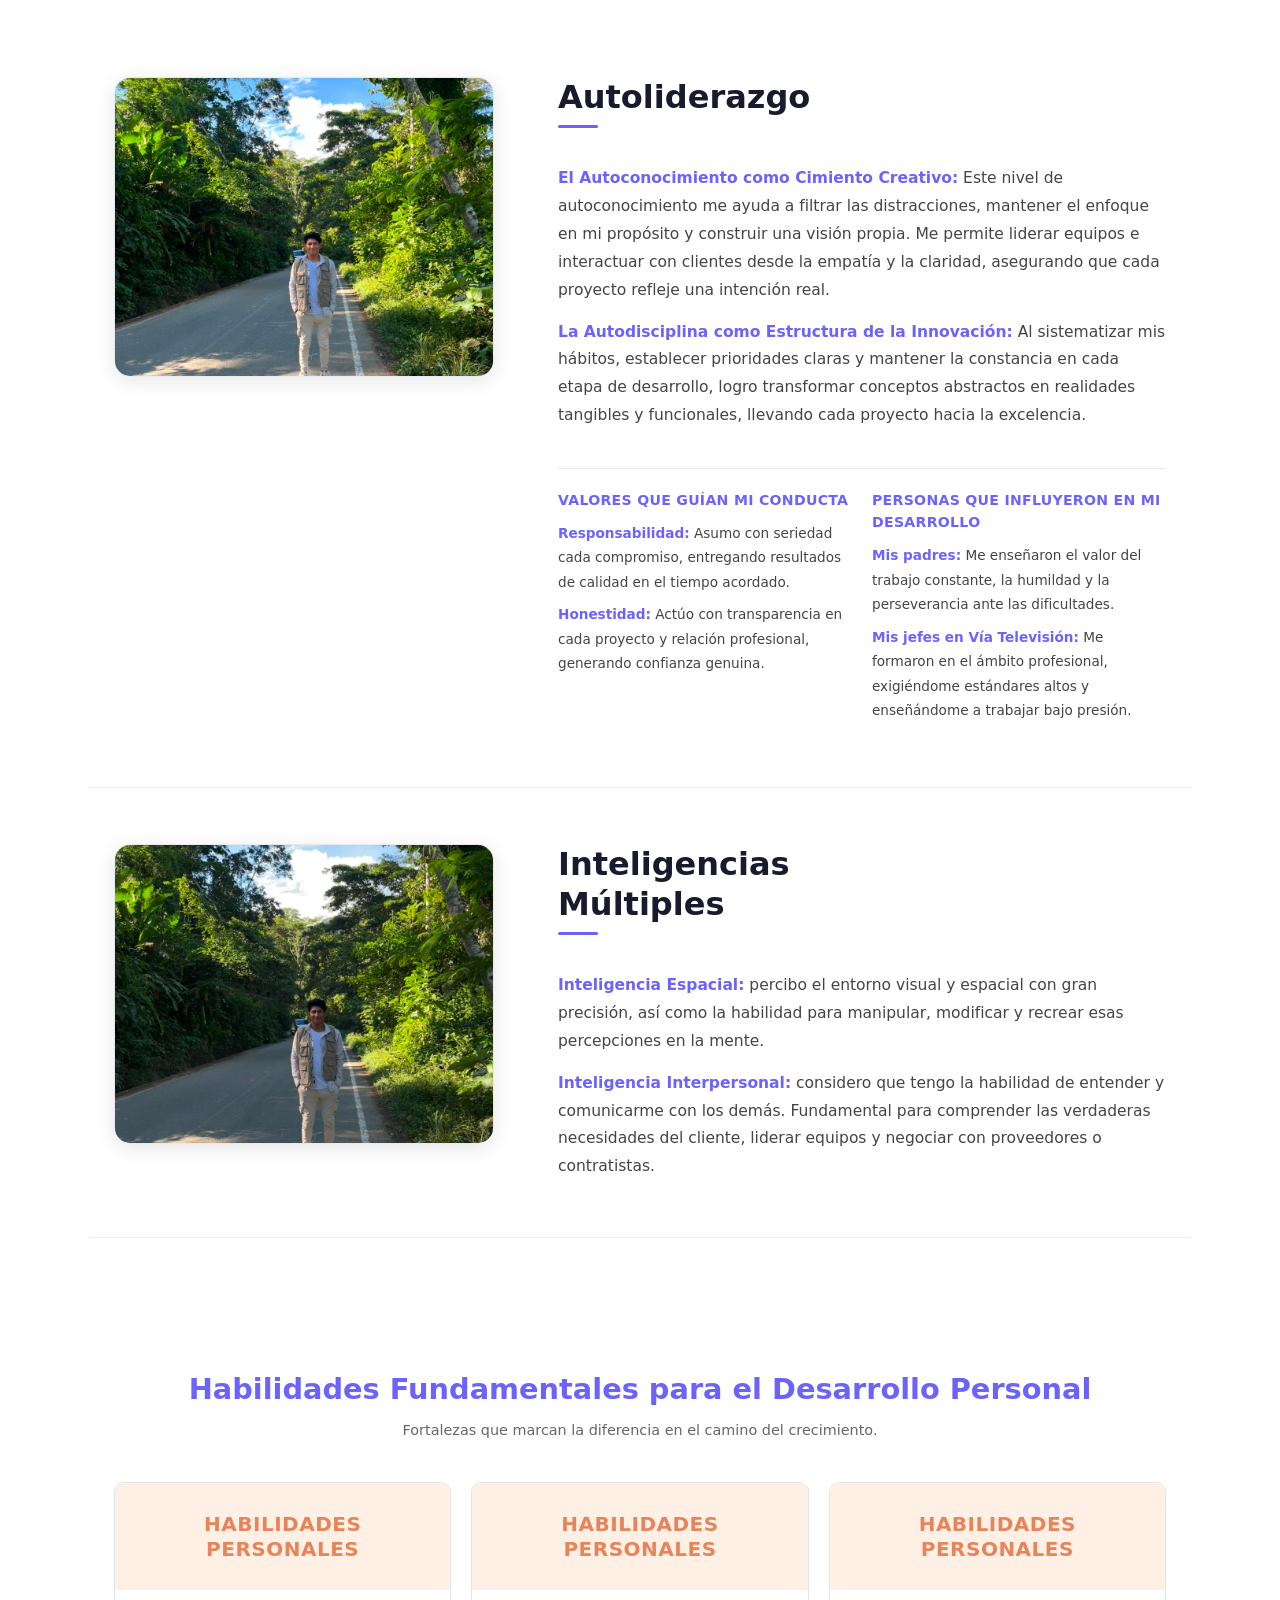
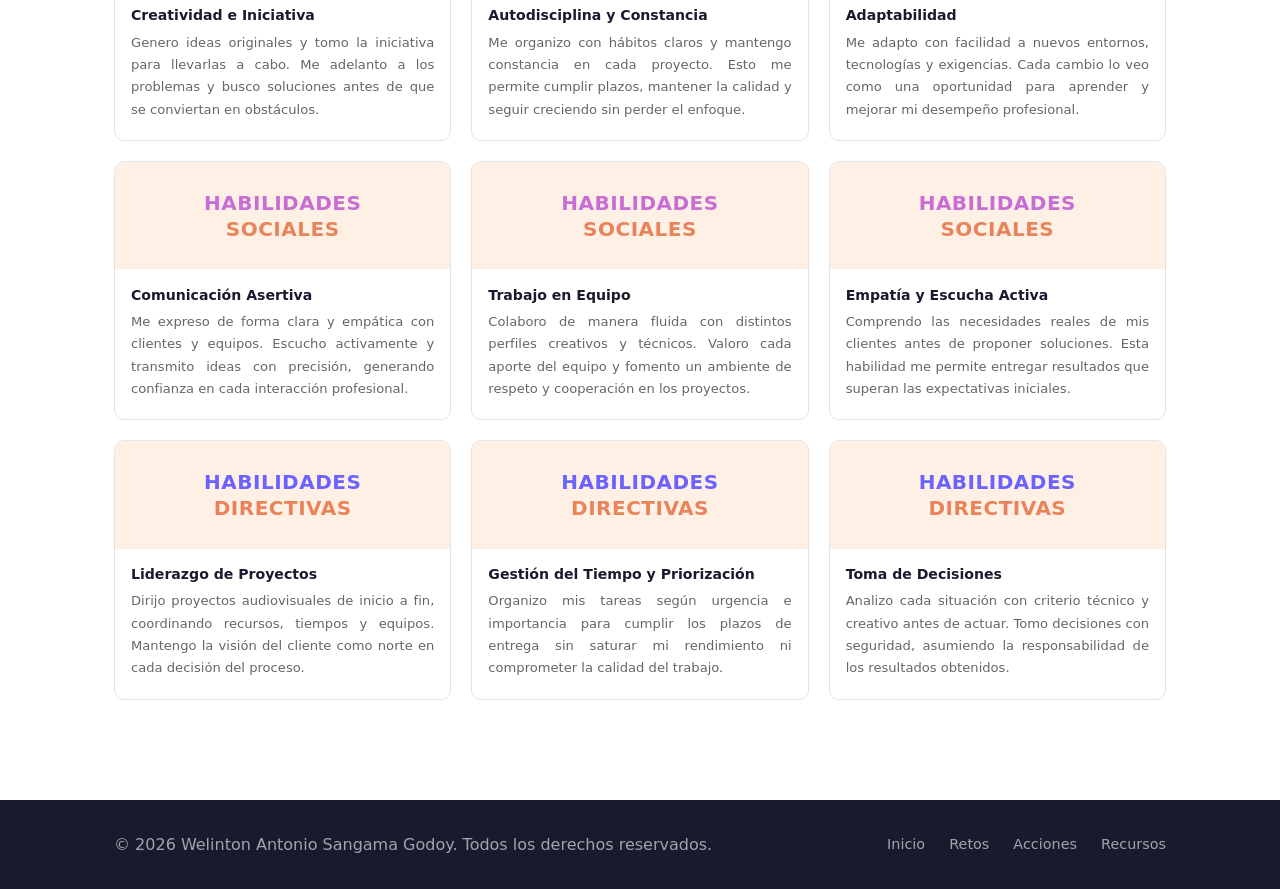
==== commit a9bfd7d4: "contenido de mjr 3" ====
--- a/index.html
+++ b/index.html
@@ -58,8 +58,8 @@
             donde gestiono la transmisión en vivo y el control de señal día a día.
           </p>
           <p>
-            Soy <strong>dronista profesional</strong>, captando imágenes aéreas únicas
-            para proyectos comerciales, publicitarios y cinematográficos.
+            Me dedico completamente a la <strong>producción audiovisual</strong>, captando
+            imágenes únicas para proyectos comerciales, publicitarios y cinematográficos.
           </p>
           <p>
             Mi trabajo abarca múltiples disciplinas creativas: <strong>fotografía, videografía,
@@ -69,8 +69,7 @@
           <div class="bio-tags">
             <span>📹 Producción Audiovisual</span>
             <span>📡 Operador de Canal</span>
-            <span>🚁 Dronista Profesional</span>
-            <span>📷 Fotografía</span>
+            <span> Fotografía</span>
             <span>🎬 Videografía</span>
             <span>✏️ Diseño & Ilustración</span>
           </div>
@@ -101,6 +100,18 @@
           de desarrollo, logro transformar conceptos abstractos en realidades tangibles y
           funcionales, llevando cada proyecto hacia la excelencia.
         </p>
+        <div class="auto-extra">
+          <div class="auto-extra-item">
+            <h4>Valores que guían mi conducta</h4>
+            <p><strong>Responsabilidad:</strong> Asumo con seriedad cada compromiso, entregando resultados de calidad en el tiempo acordado.</p>
+            <p><strong>Honestidad:</strong> Actúo con transparencia en cada proyecto y relación profesional, generando confianza genuina.</p>
+          </div>
+          <div class="auto-extra-item">
+            <h4>Personas que influyeron en mi desarrollo</h4>
+            <p><strong>Mis padres:</strong> Me enseñaron el valor del trabajo constante, la humildad y la perseverancia ante las dificultades.</p>
+            <p><strong>Mis jefes en Vía Televisión:</strong> Me formaron en el ámbito profesional, exigiéndome estándares altos y enseñándome a trabajar bajo presión.</p>
+          </div>
+        </div>
       </div>
     </div>
 
@@ -132,98 +143,98 @@
       <h2 class="habilidades-titulo">Habilidades Fundamentales para el Desarrollo Personal</h2>
       <p class="habilidades-subtitulo">Fortalezas que marcan la diferencia en el camino del crecimiento.</p>
 
-      <!-- FILA 1: HABILIDADES TÉCNICAS -->
+      <!-- FILA 1: HABILIDADES PERSONALES -->
       <div class="hab-grid">
 
         <div class="hab-card">
           <div class="hab-banner hab-banner--tecnica">
             <span>HABILIDADES</span>
-            <span>TÉCNICAS</span>
-          </div>
-          <h4>Producción Audiovisual</h4>
-          <p>Domino el proceso completo de producción: planificación, grabación y postproducción. Combino creatividad y técnica para contar historias visuales que impactan y conectan con la audiencia.</p>
+            <span>PERSONALES</span>
+          </div>
+          <h4>Creatividad e Iniciativa</h4>
+          <p>Genero ideas originales y tomo la iniciativa para llevarlas a cabo. Me adelanto a los problemas y busco soluciones antes de que se conviertan en obstáculos.</p>
         </div>
 
         <div class="hab-card">
           <div class="hab-banner hab-banner--tecnica">
             <span>HABILIDADES</span>
-            <span>TÉCNICAS</span>
-          </div>
-          <h4>Piloto de Dron Profesional</h4>
-          <p>Capturo imágenes aéreas únicas con precisión y seguridad. Manejo equipos profesionales para proyectos comerciales, publicitarios y cinematográficos, adaptándome a cualquier entorno.</p>
+            <span>PERSONALES</span>
+          </div>
+          <h4>Autodisciplina y Constancia</h4>
+          <p>Me organizo con hábitos claros y mantengo constancia en cada proyecto. Esto me permite cumplir plazos, mantener la calidad y seguir creciendo sin perder el enfoque.</p>
         </div>
 
         <div class="hab-card">
           <div class="hab-banner hab-banner--tecnica">
             <span>HABILIDADES</span>
-            <span>TÉCNICAS</span>
-          </div>
-          <h4>Operación de Canal TV</h4>
-          <p>Gestiono la transmisión en vivo como operador de canal en Vía Televisión, controlando señal, tiempos y calidad de emisión con responsabilidad y eficiencia en cada turno.</p>
-        </div>
-
-      </div>
-
-      <!-- FILA 2: HABILIDADES CREATIVAS -->
+            <span>PERSONALES</span>
+          </div>
+          <h4>Adaptabilidad</h4>
+          <p>Me adapto con facilidad a nuevos entornos, tecnologías y exigencias. Cada cambio lo veo como una oportunidad para aprender y mejorar mi desempeño profesional.</p>
+        </div>
+
+      </div>
+
+      <!-- FILA 2: HABILIDADES SOCIALES -->
       <div class="hab-grid">
 
         <div class="hab-card">
           <div class="hab-banner hab-banner--creativa">
             <span>HABILIDADES</span>
-            <span>CREATIVAS</span>
-          </div>
-          <h4>Fotografía y Videografía</h4>
-          <p>Tengo un ojo entrenado para la composición, la luz y el momento preciso. Cada disparo o toma es una decisión estética consciente que refleja la identidad visual del proyecto.</p>
+            <span>SOCIALES</span>
+          </div>
+          <h4>Comunicación Asertiva</h4>
+          <p>Me expreso de forma clara y empática con clientes y equipos. Escucho activamente y transmito ideas con precisión, generando confianza en cada interacción profesional.</p>
         </div>
 
         <div class="hab-card">
           <div class="hab-banner hab-banner--creativa">
             <span>HABILIDADES</span>
-            <span>CREATIVAS</span>
-          </div>
-          <h4>Edición y Postproducción</h4>
-          <p>Edito video y audio con fluidez narrativa, aplicando color grading, motion graphics y efectos que elevan el resultado final. Cada corte tiene intención y cada segundo cuenta una historia.</p>
+            <span>SOCIALES</span>
+          </div>
+          <h4>Trabajo en Equipo</h4>
+          <p>Colaboro de manera fluida con distintos perfiles creativos y técnicos. Valoro cada aporte del equipo y fomento un ambiente de respeto y cooperación en los proyectos.</p>
         </div>
 
         <div class="hab-card">
           <div class="hab-banner hab-banner--creativa">
             <span>HABILIDADES</span>
-            <span>CREATIVAS</span>
-          </div>
-          <h4>Diseño e Ilustración</h4>
-          <p>Creo piezas visuales desde cero: identidades, ilustraciones y materiales gráficos. Mi formación multidisciplinaria me permite integrar el diseño al servicio de la comunicación visual.</p>
-        </div>
-
-      </div>
-
-      <!-- FILA 3: HABILIDADES PERSONALES -->
+            <span>SOCIALES</span>
+          </div>
+          <h4>Empatía y Escucha Activa</h4>
+          <p>Comprendo las necesidades reales de mis clientes antes de proponer soluciones. Esta habilidad me permite entregar resultados que superan las expectativas iniciales.</p>
+        </div>
+
+      </div>
+
+      <!-- FILA 3: HABILIDADES DIRECTIVAS -->
       <div class="hab-grid">
 
         <div class="hab-card">
           <div class="hab-banner hab-banner--personal">
             <span>HABILIDADES</span>
-            <span>PERSONALES</span>
-          </div>
-          <h4>Inteligencia Espacial</h4>
-          <p>Percibo el entorno visual con gran precisión, lo que me permite encuadrar, componer y diseñar con una visión clara del espacio. Esta habilidad es clave en fotografía, drones y diseño.</p>
+            <span>DIRECTIVAS</span>
+          </div>
+          <h4>Liderazgo de Proyectos</h4>
+          <p>Dirijo proyectos audiovisuales de inicio a fin, coordinando recursos, tiempos y equipos. Mantengo la visión del cliente como norte en cada decisión del proceso.</p>
         </div>
 
         <div class="hab-card">
           <div class="hab-banner hab-banner--personal">
             <span>HABILIDADES</span>
-            <span>PERSONALES</span>
-          </div>
-          <h4>Autodisciplina y Enfoque</h4>
-          <p>Me organizo con hábitos claros y mantengo constancia en cada etapa de un proyecto. La autodisciplina me permite cumplir plazos, mantener la calidad y seguir creciendo sin perder el rumbo.</p>
+            <span>DIRECTIVAS</span>
+          </div>
+          <h4>Gestión del Tiempo y Priorización</h4>
+          <p>Organizo mis tareas según urgencia e importancia para cumplir los plazos de entrega sin saturar mi rendimiento ni comprometer la calidad del trabajo.</p>
         </div>
 
         <div class="hab-card">
           <div class="hab-banner hab-banner--personal">
             <span>HABILIDADES</span>
-            <span>PERSONALES</span>
-          </div>
-          <h4>Comunicación y Liderazgo</h4>
-          <p>Me comunico de forma clara y empática con clientes y equipos. Lidero procesos creativos escuchando activamente, generando confianza y asegurando que cada proyecto refleje la visión acordada.</p>
+            <span>DIRECTIVAS</span>
+          </div>
+          <h4>Toma de Decisiones</h4>
+          <p>Analizo cada situación con criterio técnico y creativo antes de actuar. Tomo decisiones con seguridad, asumiendo la responsabilidad de los resultados obtenidos.</p>
         </div>
 
       </div>
--- a/styles/main.css
+++ b/styles/main.css
@@ -519,6 +519,36 @@
   }
 }
 
+/* ===== EXTRAS AUTOLIDERAZGO ===== */
+.auto-extra {
+  display: grid;
+  grid-template-columns: 1fr 1fr;
+  gap: 1.25rem;
+  margin-top: 1.5rem;
+  border-top: 1px solid #e8e8f0;
+  padding-top: 1.25rem;
+}
+
+.auto-extra-item h4 {
+  font-size: 0.88rem;
+  font-weight: 700;
+  color: var(--primary);
+  margin-bottom: 0.6rem;
+  text-transform: uppercase;
+  letter-spacing: 0.3px;
+}
+
+.auto-extra-item p {
+  font-size: 0.85rem !important;
+  margin-bottom: 0.5rem !important;
+}
+
+@media (max-width: 600px) {
+  .auto-extra {
+    grid-template-columns: 1fr;
+  }
+}
+
 /* ===== HABILIDADES ===== */
 .habilidades-section {
   padding: 5rem 0;
@@ -894,6 +924,55 @@
 
 .nav-page-btn--next:hover {
   transform: translateX(3px);
+}
+
+/* ===== VIDEO CANVA PERSONAL ===== */
+.video-section {
+  padding: 5rem 0;
+  background: var(--white);
+  border-top: 1px solid #ebebf0;
+}
+
+.video-grid {
+  display: grid;
+  grid-template-columns: 1.4fr 1fr;
+  gap: 4rem;
+  align-items: center;
+}
+
+.video-wrap {
+  border-radius: var(--radius);
+  overflow: hidden;
+  box-shadow: 0 6px 28px rgba(0,0,0,0.15);
+  background: #000;
+}
+
+.video-wrap video {
+  width: 100%;
+  display: block;
+  border-radius: var(--radius);
+}
+
+.video-texto h2 {
+  font-size: clamp(1.5rem, 2.5vw, 2.2rem);
+  font-weight: 700;
+  color: #2eaacc;
+  margin-bottom: 1.25rem;
+  font-family: Georgia, serif;
+}
+
+.video-texto p {
+  font-size: 1rem;
+  color: #555;
+  line-height: 1.8;
+  margin-bottom: 0.75rem;
+}
+
+@media (max-width: 768px) {
+  .video-grid {
+    grid-template-columns: 1fr;
+    gap: 2rem;
+  }
 }
 
 /* ===== ACCIONES HERO ===== */
